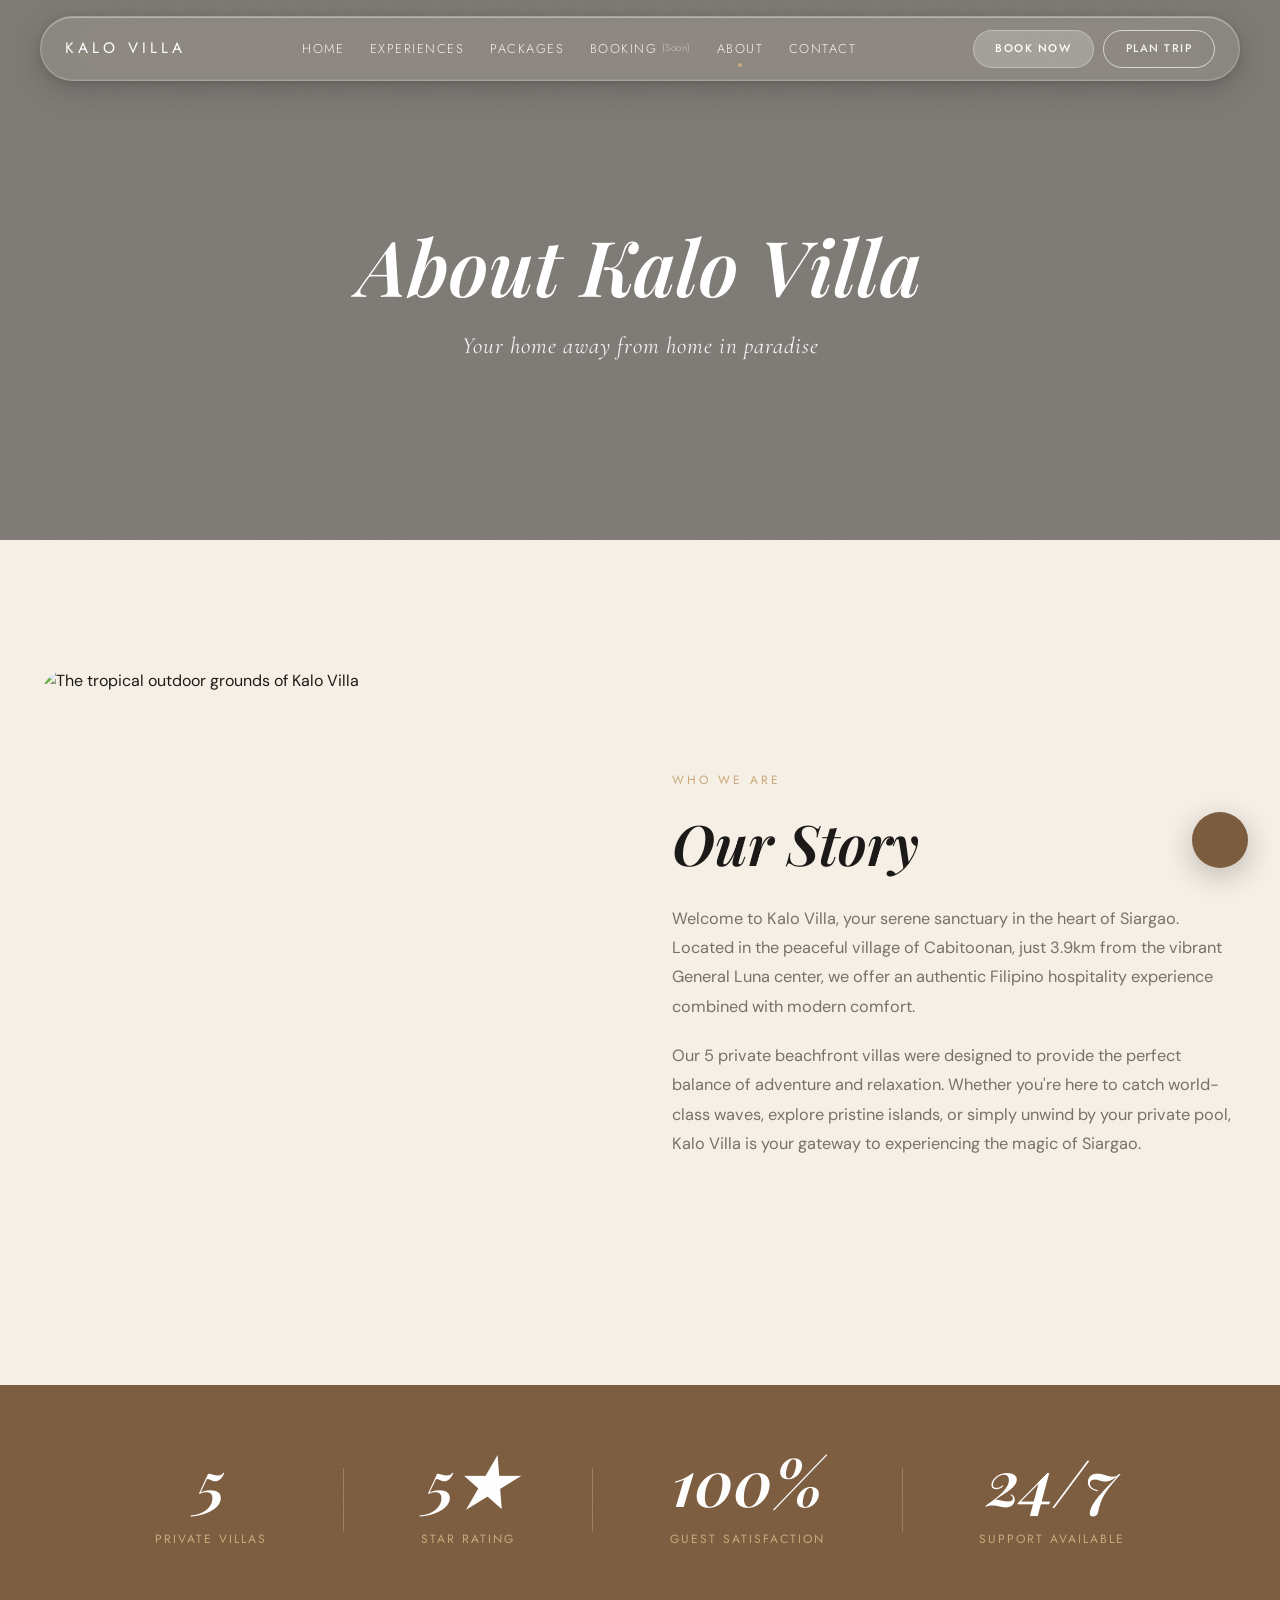
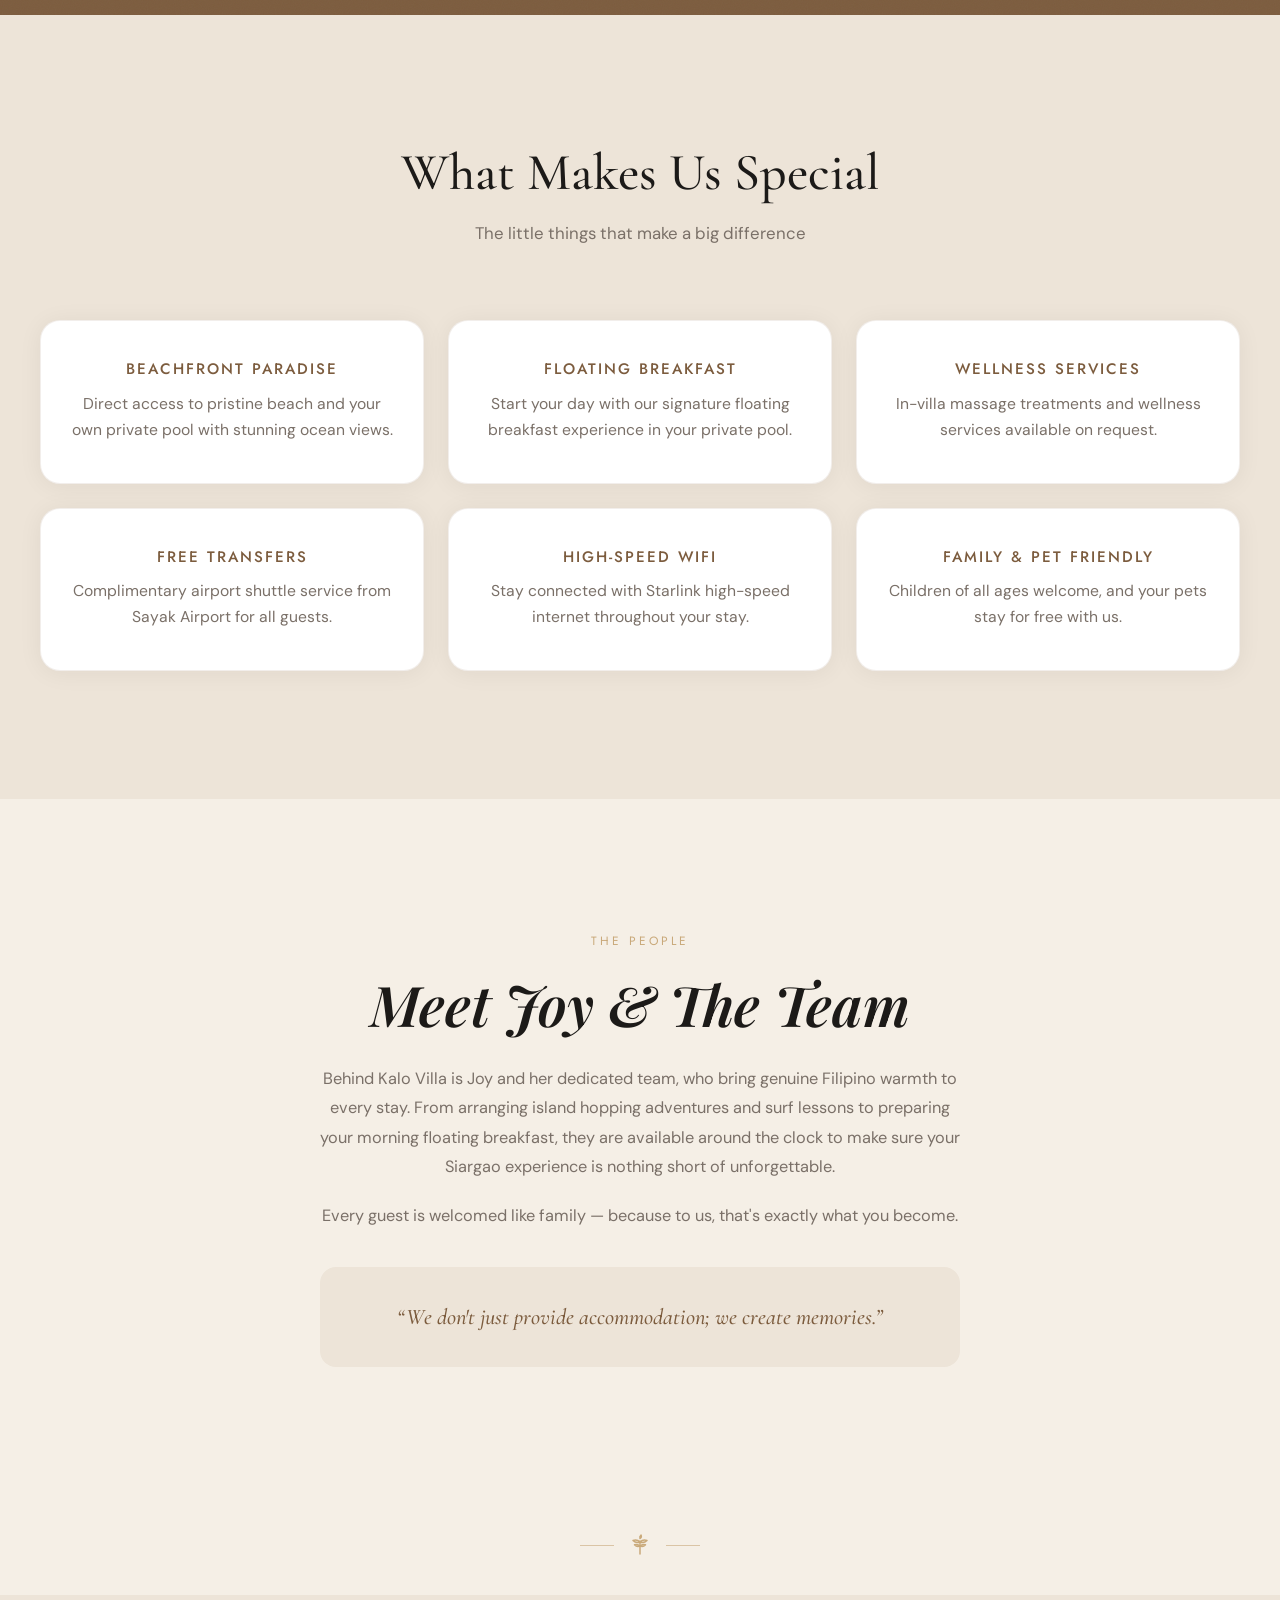
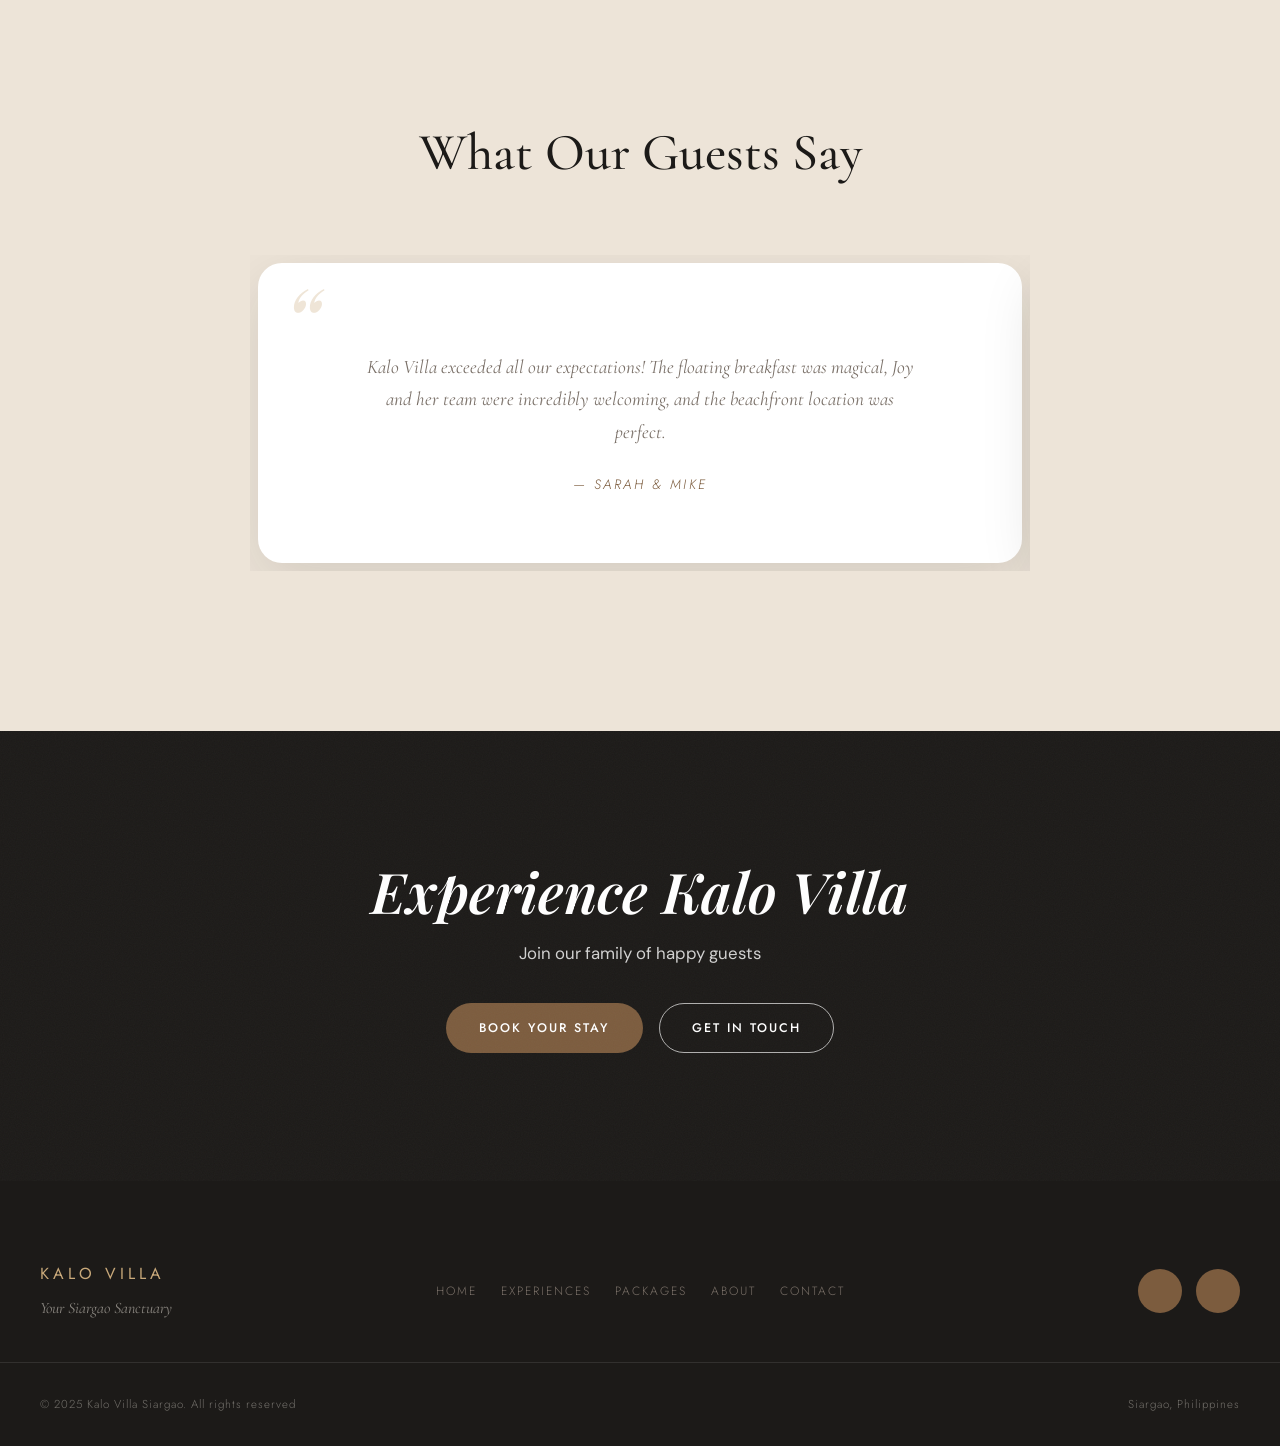
==== about.html @ d7c82c25 "Initial commit" ====
<!DOCTYPE html>
<html lang="en">
<head>
  <meta charset="UTF-8">
  <meta name="viewport" content="width=device-width, initial-scale=1.0">
  <title>About — Kalo Villa Siargao</title>
  <meta name="description" content="The story of Kalo Villa Siargao — 5 private beachfront villas in Cabitoonan run by Joy and her team, blending authentic Filipino hospitality with modern comfort.">
  <link rel="preconnect" href="https://fonts.googleapis.com">
  <link rel="preconnect" href="https://fonts.gstatic.com" crossorigin>
  <link href="https://fonts.googleapis.com/css2?family=Playfair+Display:ital,wght@0,600;0,700;1,600;1,700&family=Cormorant+Garamond:ital,wght@0,300;0,400;0,500;0,600;1,400;1,500&family=DM+Sans:wght@300;400;500&family=Jost:wght@300;400;500&display=swap" rel="stylesheet">
  <link rel="stylesheet" href="styles.css">
</head>
<body>

  <a class="skip-link" href="#main">Skip to content</a>

  <!-- ================= HEADER ================= -->
  <header class="site-header site-header--solid">
    <div class="nav-pill">
      <a href="index.html" class="wordmark">KALO VILLA</a>
      <nav class="nav-links" aria-label="Primary navigation">
        <a href="index.html">Home</a>
        <a href="experiences.html">Experiences</a>
        <a href="packages.html">Packages</a>
        <a href="booking.html">Booking <span class="soon">(Soon)</span></a>
        <a href="about.html" class="active" aria-current="page">About</a>
        <a href="contact.html">Contact</a>
      </nav>
      <div class="nav-actions">
        <a href="https://www.airbnb.com/p/kalovillasiargao" target="_blank" rel="noopener noreferrer" class="btn btn--clay btn--small">Book Now</a>
        <a href="contact.html" class="btn btn--outline btn--small">Plan Trip</a>
      </div>
      <button class="hamburger" aria-label="Open menu" aria-expanded="false" aria-controls="mobile-nav">
        <span></span><span></span><span></span>
      </button>
    </div>
  </header>

  <!-- ================= MOBILE NAV OVERLAY ================= -->
  <div class="mobile-nav" id="mobile-nav" aria-hidden="true">
    <nav class="mobile-nav-links" aria-label="Mobile navigation">
      <a href="index.html">Home</a>
      <a href="experiences.html">Experiences</a>
      <a href="packages.html">Packages</a>
      <a href="booking.html">Booking <span class="soon">(Soon)</span></a>
      <a href="about.html" class="active" aria-current="page">About</a>
      <a href="contact.html">Contact</a>
    </nav>
    <a href="https://www.airbnb.com/p/kalovillasiargao" target="_blank" rel="noopener noreferrer" class="btn mobile-nav-cta">Book Now</a>
    <div class="mobile-nav-social">
      <a href="https://www.facebook.com/p/Kalo-Villa-Siargao-61559021537174/" target="_blank" rel="noopener noreferrer" aria-label="Facebook"><i data-lucide="facebook"></i></a>
      <a href="https://www.instagram.com/kalovillasiargao" target="_blank" rel="noopener noreferrer" aria-label="Instagram"><i data-lucide="instagram"></i></a>
    </div>
  </div>

  <main id="main">

    <!-- ================= PAGE HERO ================= -->
    <section class="page-hero grain">
      <div class="page-hero-bg" style="background-image: url('KALO%20VILLA%20PICTURES/from%20Andra%20Visuals/Hi%20Res%20Photos/01%20-%20Interiors%20%26%20Exteriors/Kalo%20Exterior%204%20%28twilight%29.jpg');"></div>
      <div class="page-hero-content">
        <h1>About Kalo Villa</h1>
        <p>Your home away from home in paradise</p>
      </div>
    </section>

    <!-- ================= OUR STORY ================= -->
    <section class="section bg-cream">
      <div class="container">
        <div class="story-grid">
          <div class="story-photo" data-reveal>
            <img src="KALO%20VILLA%20PICTURES/6.%20Outdoor/Foto%2028.05.25,%2006%2009%2052.jpg" alt="The tropical outdoor grounds of Kalo Villa" loading="lazy">
          </div>
          <div class="story-text" data-reveal-right>
            <span class="eyebrow">Who We Are</span>
            <h2 class="section-title" data-words>Our Story</h2>
            <p>Welcome to Kalo Villa, your serene sanctuary in the heart of Siargao. Located in the peaceful village of Cabitoonan, just 3.9km from the vibrant General Luna center, we offer an authentic Filipino hospitality experience combined with modern comfort.</p>
            <p>Our 5 private beachfront villas were designed to provide the perfect balance of adventure and relaxation. Whether you're here to catch world-class waves, explore pristine islands, or simply unwind by your private pool, Kalo Villa is your gateway to experiencing the magic of Siargao.</p>
          </div>
        </div>
      </div>
    </section>

    <!-- ================= STATS BAR ================= -->
    <section class="stats-bar grain">
      <div class="stats-row">
        <div class="stat-item">
          <span class="stat-number" data-count="5">5</span>
          <span class="stat-label">Private Villas</span>
        </div>
        <div class="stat-sep" aria-hidden="true"></div>
        <div class="stat-item">
          <span class="stat-number" data-count="5" data-suffix="&#9733;">5&#9733;</span>
          <span class="stat-label">Star Rating</span>
        </div>
        <div class="stat-sep" aria-hidden="true"></div>
        <div class="stat-item">
          <span class="stat-number" data-count="100" data-suffix="%">100%</span>
          <span class="stat-label">Guest Satisfaction</span>
        </div>
        <div class="stat-sep" aria-hidden="true"></div>
        <div class="stat-item">
          <span class="stat-number" data-count="24" data-suffix="/7">24/7</span>
          <span class="stat-label">Support Available</span>
        </div>
      </div>
    </section>

    <!-- ================= WHAT MAKES US SPECIAL ================= -->
    <section class="section bg-linen">
      <div class="container">
        <div class="section-head" data-reveal>
          <h2 class="section-title section-title--serif" data-words>What Makes Us Special</h2>
          <p class="lead">The little things that make a big difference</p>
        </div>

        <div class="special-grid" data-reveal-group>
          <article class="special-card">
            <i data-lucide="waves"></i>
            <h3>Beachfront Paradise</h3>
            <p>Direct access to pristine beach and your own private pool with stunning ocean views.</p>
          </article>
          <article class="special-card">
            <i data-lucide="coffee"></i>
            <h3>Floating Breakfast</h3>
            <p>Start your day with our signature floating breakfast experience in your private pool.</p>
          </article>
          <article class="special-card">
            <i data-lucide="sparkles"></i>
            <h3>Wellness Services</h3>
            <p>In-villa massage treatments and wellness services available on request.</p>
          </article>
          <article class="special-card">
            <i data-lucide="car-front"></i>
            <h3>Free Transfers</h3>
            <p>Complimentary airport shuttle service from Sayak Airport for all guests.</p>
          </article>
          <article class="special-card">
            <i data-lucide="wifi"></i>
            <h3>High-Speed WiFi</h3>
            <p>Stay connected with Starlink high-speed internet throughout your stay.</p>
          </article>
          <article class="special-card">
            <i data-lucide="users"></i>
            <h3>Family &amp; Pet Friendly</h3>
            <p>Children of all ages welcome, and your pets stay for free with us.</p>
          </article>
        </div>
      </div>
    </section>

    <!-- ================= MEET THE TEAM ================= -->
    <section class="section bg-cream team-section">
      <div class="container" data-reveal>
        <span class="eyebrow">The People</span>
        <h2 class="section-title" data-words>Meet Joy &amp; The Team</h2>
        <p>Behind Kalo Villa is Joy and her dedicated team, who bring genuine Filipino warmth to every stay. From arranging island hopping adventures and surf lessons to preparing your morning floating breakfast, they are available around the clock to make sure your Siargao experience is nothing short of unforgettable.</p>
        <p>Every guest is welcomed like family — because to us, that's exactly what you become.</p>
        <div class="team-quote">
          <p>&ldquo;We don't just provide accommodation; we create memories.&rdquo;</p>
        </div>
      </div>
    </section>

    <div class="palm-divider" aria-hidden="true">
      <svg viewBox="0 0 24 24" fill="none" stroke="currentColor" stroke-width="1.5" stroke-linecap="round" stroke-linejoin="round"><path d="M12 21V8"/><path d="M12 9C10 7 7.5 6.5 5 7.5 7 9.5 9.5 10 12 9Z"/><path d="M12 9C14 7 16.5 6.5 19 7.5 17 9.5 14.5 10 12 9Z"/><path d="M12 13C10.5 11.5 8.5 11 6.5 11.8 8 13.4 10 13.8 12 13Z"/><path d="M12 13C13.5 11.5 15.5 11 17.5 11.8 16 13.4 14 13.8 12 13Z"/><path d="M12 5.5C11.5 4 12 2.8 13 2 13.6 3.3 13.3 4.7 12 5.5Z"/></svg>
    </div>

    <!-- ================= TESTIMONIALS ================= -->
    <section class="section bg-linen">
      <div class="container">
        <div class="section-head" data-reveal>
          <h2 class="section-title section-title--serif" data-words>What Our Guests Say</h2>
        </div>

        <div class="carousel" data-reveal>
          <div class="carousel-viewport">
            <div class="carousel-track">
              <div class="carousel-slide">
                <div class="tcard">
                  <span class="tcard-mark" aria-hidden="true">&ldquo;</span>
                  <div class="star-row" aria-label="5 star rating">
                    <i data-lucide="star"></i><i data-lucide="star"></i><i data-lucide="star"></i><i data-lucide="star"></i><i data-lucide="star"></i>
                  </div>
                  <blockquote class="tcard-quote">Kalo Villa exceeded all our expectations! The floating breakfast was magical, Joy and her team were incredibly welcoming, and the beachfront location was perfect.</blockquote>
                  <cite class="tcard-author">&mdash; Sarah &amp; Mike</cite>
                </div>
              </div>
              <div class="carousel-slide">
                <div class="tcard">
                  <span class="tcard-mark" aria-hidden="true">&ldquo;</span>
                  <div class="star-row" aria-label="5 star rating">
                    <i data-lucide="star"></i><i data-lucide="star"></i><i data-lucide="star"></i><i data-lucide="star"></i><i data-lucide="star"></i>
                  </div>
                  <blockquote class="tcard-quote">The villa design was stunning with authentic Filipino touches. Having direct pool access made every morning special. The island hopping tour they arranged was unforgettable!</blockquote>
                  <cite class="tcard-author">&mdash; Emma &amp; James</cite>
                </div>
              </div>
              <div class="carousel-slide">
                <div class="tcard">
                  <span class="tcard-mark" aria-hidden="true">&ldquo;</span>
                  <div class="star-row" aria-label="5 star rating">
                    <i data-lucide="star"></i><i data-lucide="star"></i><i data-lucide="star"></i><i data-lucide="star"></i><i data-lucide="star"></i>
                  </div>
                  <blockquote class="tcard-quote">Joy and her team made us feel like family from day one. The villa was spotless, the location was perfect for both relaxation and adventure. Highly recommended!</blockquote>
                  <cite class="tcard-author">&mdash; Lisa &amp; David</cite>
                </div>
              </div>
            </div>
          </div>
          <div class="carousel-dots" role="tablist" aria-label="Testimonial navigation"></div>
        </div>
      </div>
    </section>

    <!-- ================= CTA ================= -->
    <section class="section cta-band bg-ink grain">
      <div class="container" data-reveal>
        <h2 class="section-title" data-words>Experience Kalo Villa</h2>
        <p>Join our family of happy guests</p>
        <div class="cta-band-actions">
          <a href="https://www.airbnb.com/p/kalovillasiargao" target="_blank" rel="noopener noreferrer" class="btn btn--clay">Book Your Stay</a>
          <a href="contact.html" class="btn btn--ghost">Get in Touch</a>
        </div>
      </div>
    </section>

  </main>

  <!-- ================= FOOTER ================= -->
  <footer class="site-footer">
    <div class="container footer-grid">
      <div class="footer-brand">
        <span class="wordmark-footer">KALO VILLA</span>
        <p>Your Siargao Sanctuary</p>
      </div>
      <nav class="footer-nav" aria-label="Footer navigation">
        <a href="index.html">Home</a>
        <a href="experiences.html">Experiences</a>
        <a href="packages.html">Packages</a>
        <a href="about.html">About</a>
        <a href="contact.html">Contact</a>
      </nav>
      <div class="footer-social">
        <a href="https://www.facebook.com/p/Kalo-Villa-Siargao-61559021537174/" target="_blank" rel="noopener noreferrer" aria-label="Facebook"><i data-lucide="facebook"></i></a>
        <a href="https://www.instagram.com/kalovillasiargao" target="_blank" rel="noopener noreferrer" aria-label="Instagram"><i data-lucide="instagram"></i></a>
      </div>
    </div>
    <div class="container footer-bottom">
      <span>&copy; 2025 Kalo Villa Siargao. All rights reserved</span>
      <span>Siargao, Philippines</span>
    </div>
  </footer>

  <!-- ================= FLOATING ACTION BUTTON ================= -->
  <div class="fab">
    <div class="fab-actions">
      <a href="https://wa.me/639176223916" target="_blank" rel="noopener noreferrer" class="fab-sub fab-sub--whatsapp" aria-label="Chat on WhatsApp">
        <span class="fab-label">WhatsApp</span>
        <span class="fab-icon"><i data-lucide="message-circle"></i></span>
      </a>
      <a href="mailto:kalovillasiargao@gmail.com" class="fab-sub fab-sub--email" aria-label="Send an email">
        <span class="fab-label">Email</span>
        <span class="fab-icon"><i data-lucide="mail"></i></span>
      </a>
      <a href="tel:+639176223916" class="fab-sub fab-sub--phone" aria-label="Call us">
        <span class="fab-label">Call</span>
        <span class="fab-icon"><i data-lucide="phone"></i></span>
      </a>
    </div>
    <button class="fab-main" aria-label="Contact options" aria-expanded="false">
      <i data-lucide="plus"></i>
    </button>
  </div>

  <script src="https://cdnjs.cloudflare.com/ajax/libs/gsap/3.12.5/gsap.min.js"></script>
  <script src="https://cdnjs.cloudflare.com/ajax/libs/gsap/3.12.5/ScrollTrigger.min.js"></script>
  <script src="https://cdn.jsdelivr.net/npm/@studio-freight/lenis@1.0.42/dist/lenis.min.js"></script>
  <script src="https://unpkg.com/lucide@latest"></script>
  <script src="script.js"></script>
</body>
</html>
---- styles.css ----
/* ==========================================================================
   KALO VILLA SIARGAO — Unified Stylesheet
   Tropical boutique design system
   ==========================================================================
   TABLE OF CONTENTS
   01. Custom Properties
   02. Reset & Base
   03. Typography
   04. Layout Utilities
   05. Buttons
   06. Grain Texture
   07. Palm Divider
   08. Header / Navigation
   09. Mobile Nav Overlay
   10. Floating Action Button
   11. Footer
   12. Page Hero (sub-pages)
   13. HOME — Hero
   14. HOME — Identity Strip
   15. HOME — Experience Paradise
   16. HOME — Gallery Editorial
   17. HOME — Featured Package
   18. HOME — Testimonial
   19. HOME — Contact Strip
   20. EXPERIENCES — Horizontal Scroll
   21. EXPERIENCES — Activities
   22. PACKAGES — Premium Package
   23. PACKAGES — Booking Information
   24. PACKAGES — Nearby
   25. PACKAGES — FAQ
   26. ABOUT — Story
   27. ABOUT — Stats Bar
   28. ABOUT — What Makes Us Special
   29. ABOUT — Meet The Team
   30. ABOUT — Testimonials Carousel
   31. CTA Bands (ink / clay)
   32. CONTACT — Cards
   33. CONTACT — Location
   34. CONTACT — Instagram Carousel
   35. BOOKING — Coming Soon
   36. Accessibility
   37. Responsive — 1280px
   38. Responsive — 1050px
   39. Responsive — 768px
   40. Responsive — 480px
   ========================================================================== */

/* --------------------------------------------------------------------------
   01. Custom Properties
   -------------------------------------------------------------------------- */
:root {
  --clay:        #7C5C3E;
  --sand:        #C9A97A;
  --cream:       #F5EFE6;
  --linen:       #EDE4D8;
  --fog:         rgba(245, 239, 230, 0.72);
  --ink:         #1C1A18;
  --muted:       #7A7068;
  --white:       #FFFFFF;

  --font-display: 'Playfair Display', serif;
  --font-serif:   'Cormorant Garamond', serif;
  --font-body:    'DM Sans', sans-serif;
  --font-accent:  'Jost', sans-serif;

  --section-pad: clamp(5rem, 10vw, 8rem);
  --container: 1280px;

  --card-border: rgba(124, 92, 62, 0.1);
  --card-shadow: 0 2px 24px rgba(28, 26, 24, 0.06);

  --radius-lg: 2rem;
  --radius-md: 1.5rem;
  --radius-sm: 1.25rem;

  --ease-out: cubic-bezier(0.22, 1, 0.36, 1);
}

/* --------------------------------------------------------------------------
   02. Reset & Base
   -------------------------------------------------------------------------- */
*,
*::before,
*::after {
  margin: 0;
  padding: 0;
  box-sizing: border-box;
}

html {
  scroll-behavior: auto;
  -webkit-text-size-adjust: 100%;
  overflow-x: hidden;
  max-width: 100%;
}

html.lenis,
html.lenis body {
  height: auto;
}

.lenis.lenis-smooth {
  scroll-behavior: auto !important;
}

.lenis.lenis-stopped {
  overflow: hidden;
}

body {
  font-family: var(--font-body);
  font-weight: 400;
  font-size: 1rem;
  line-height: 1.65;
  color: var(--ink);
  background-color: var(--cream);
  overflow-x: hidden;
  max-width: 100%;
  -webkit-font-smoothing: antialiased;
  -moz-osx-font-smoothing: grayscale;
}

img,
video {
  display: block;
  max-width: 100%;
  height: auto;
}

a {
  color: inherit;
  text-decoration: none;
}

button {
  font-family: inherit;
  border: none;
  background: none;
  cursor: pointer;
  color: inherit;
}

ul,
ol {
  list-style: none;
}

a,
button,
input,
select,
textarea,
[role="button"],
summary {
  cursor: pointer;
}

::selection {
  background: var(--sand);
  color: var(--ink);
}

/* --------------------------------------------------------------------------
   03. Typography
   -------------------------------------------------------------------------- */
h1, h2, h3, h4 {
  font-weight: 600;
  line-height: 1.15;
}

.display {
  font-family: var(--font-display);
  font-style: italic;
  font-weight: 600;
}

.eyebrow {
  display: inline-block;
  font-family: var(--font-accent);
  font-weight: 400;
  font-size: 0.75rem;
  letter-spacing: 3px;
  text-transform: uppercase;
  color: var(--sand);
  margin-bottom: 1.25rem;
}

.section-title {
  font-family: var(--font-display);
  font-style: italic;
  font-weight: 600;
  font-size: clamp(2.2rem, 4.5vw, 3.5rem);
  line-height: 1.15;
  color: var(--ink);
}

.section-title--serif {
  font-family: var(--font-serif);
  font-style: normal;
  font-weight: 500;
  font-size: clamp(2.2rem, 4.5vw, 3.25rem);
}

.lead {
  font-size: 1.05rem;
  color: var(--muted);
  line-height: 1.75;
}

/* Word-reveal scaffolding — JS wraps words in .word > .word-inner */
.word {
  display: inline-block;
  overflow: hidden;
  vertical-align: bottom;
  padding-bottom: 0.08em;
  margin-bottom: -0.08em;
}

.word-inner {
  display: inline-block;
  will-change: transform;
}

/* --------------------------------------------------------------------------
   04. Layout Utilities
   -------------------------------------------------------------------------- */
.container {
  width: 100%;
  max-width: var(--container);
  margin-inline: auto;
  padding-inline: clamp(1.25rem, 4vw, 2.5rem);
}

.section {
  position: relative;
  padding-block: var(--section-pad);
}

.bg-cream  { background-color: var(--cream); }
.bg-linen  { background-color: var(--linen); }
.bg-ink    { background-color: var(--ink); }
.bg-clay   { background-color: var(--clay); }

.section-head {
  text-align: center;
  max-width: 720px;
  margin: 0 auto clamp(3rem, 6vw, 4.5rem);
}

.section-head .lead {
  margin-top: 1rem;
}

/* --------------------------------------------------------------------------
   05. Buttons
   -------------------------------------------------------------------------- */
.btn {
  display: inline-flex;
  align-items: center;
  justify-content: center;
  gap: 0.6rem;
  min-height: 44px;
  padding: 0.85rem 2rem;
  font-family: var(--font-accent);
  font-weight: 500;
  font-size: 0.78rem;
  letter-spacing: 2px;
  text-transform: uppercase;
  border-radius: 100px;
  border: 1px solid transparent;
  cursor: pointer;
  transition: background-color 0.35s var(--ease-out),
              color 0.35s var(--ease-out),
              border-color 0.35s var(--ease-out),
              transform 0.35s var(--ease-out),
              box-shadow 0.35s var(--ease-out);
}

.btn:hover {
  transform: translateY(-2px);
}

.btn:active {
  transform: translateY(0);
}

.btn--clay {
  background: var(--clay);
  color: var(--white);
}

.btn--clay:hover {
  background: #6a4e34;
  box-shadow: 0 8px 24px rgba(124, 92, 62, 0.3);
}

.btn--outline {
  background: transparent;
  color: var(--clay);
  border-color: var(--clay);
}

.btn--outline:hover {
  background: var(--clay);
  color: var(--white);
}

.btn--ghost {
  background: transparent;
  color: var(--white);
  border-color: rgba(255, 255, 255, 0.65);
}

.btn--ghost:hover {
  background: rgba(255, 255, 255, 0.12);
  border-color: var(--white);
}

.btn--white {
  background: var(--white);
  color: var(--clay);
}

.btn--white:hover {
  background: var(--cream);
  box-shadow: 0 8px 24px rgba(28, 26, 24, 0.2);
}

.btn--small {
  min-height: 38px;
  padding: 0.5rem 1.35rem;
  font-size: 0.7rem;
  letter-spacing: 1.5px;
}

.btn--full {
  width: 100%;
}

.text-link {
  display: inline-flex;
  align-items: center;
  gap: 0.5rem;
  font-family: var(--font-accent);
  font-weight: 500;
  font-size: 0.8rem;
  letter-spacing: 2px;
  text-transform: uppercase;
  color: var(--clay);
  padding: 0.5rem 0;
  min-height: 44px;
  transition: gap 0.3s var(--ease-out), color 0.3s var(--ease-out);
}

.text-link:hover {
  gap: 0.85rem;
  color: var(--clay);
  opacity: 0.8;
}

/* --------------------------------------------------------------------------
   06. Grain Texture
   -------------------------------------------------------------------------- */
.grain {
  position: relative;
}

.grain::after {
  content: "";
  position: absolute;
  inset: 0;
  z-index: 3;
  pointer-events: none;
  opacity: 0.04;
  background-image: url("data:image/svg+xml,%3Csvg xmlns='http://www.w3.org/2000/svg' width='220' height='220'%3E%3Cfilter id='n'%3E%3CfeTurbulence type='fractalNoise' baseFrequency='0.85' numOctaves='2' stitchTiles='stitch'/%3E%3C/filter%3E%3Crect width='100%25' height='100%25' filter='url(%23n)'/%3E%3C/svg%3E");
}

/* --------------------------------------------------------------------------
   07. Palm Divider
   -------------------------------------------------------------------------- */
.palm-divider {
  display: flex;
  align-items: center;
  justify-content: center;
  gap: 0.85rem;
  width: 120px;
  margin: 0 auto;
  padding-block: clamp(1.5rem, 3vw, 2.5rem);
  color: var(--sand);
}

.palm-divider::before,
.palm-divider::after {
  content: "";
  flex: 1;
  height: 1px;
  background: var(--sand);
  opacity: 0.6;
}

.palm-divider svg {
  width: 24px;
  height: 24px;
  flex-shrink: 0;
}

/* --------------------------------------------------------------------------
   08. Header / Navigation
   -------------------------------------------------------------------------- */
.site-header {
  position: fixed;
  top: 1rem;
  left: 0;
  right: 0;
  width: min(1200px, 94%);
  margin-left: auto;
  margin-right: auto;
  z-index: 1000;
  pointer-events: none;
  transition: transform 0.4s cubic-bezier(0.16, 1, 0.3, 1),
              border-color 0.4s ease !important;
}

/* Smart navbar — hidden while scrolling down, shown on scroll up */
.site-header.nav-hidden {
  transform: translateY(calc(-100% - 1.5rem));
}

/* While the mobile overlay is open, the pill stays visible above it */
.site-header.nav-open {
  z-index: 10000;
}

/* Apple liquid glass pill — strong blur + saturation boost, barely-there
   white fill, specular top-edge highlight, and a soft outer lift shadow.
   Scroll states only shift the tint; text/icon colors swap separately. */

/* ─── OVER DARK BACKGROUNDS (hero video, default state) ─── */
.nav-pill {
  pointer-events: auto;
  display: flex;
  align-items: center;
  justify-content: space-between;
  gap: 1.5rem;
  max-width: 1200px;
  margin-inline: auto;
  padding: 0.6rem 1.5rem;
  border-radius: 100px;
  background: rgba(255, 255, 255, 0.08);
  backdrop-filter: blur(40px) saturate(180%) brightness(1.05);
  -webkit-backdrop-filter: blur(40px) saturate(180%) brightness(1.05);
  border: 1px solid rgba(255, 255, 255, 0.22);
  box-shadow:
      inset 0 1px 0 rgba(255, 255, 255, 0.35),   /* specular top edge */
      inset 0 -1px 0 rgba(255, 255, 255, 0.08),  /* subtle bottom edge */
      0 8px 32px rgba(0, 0, 0, 0.18),            /* outer lift shadow */
      0 2px 8px rgba(0, 0, 0, 0.12);             /* close shadow */
  transition:
      background 0.5s ease,
      backdrop-filter 0.5s ease,
      border-color 0.5s ease,
      box-shadow 0.5s ease;
}

/* ─── OVER LIGHT BACKGROUNDS (cream/linen sections) ─── */
.site-header.is-scrolled .nav-pill {
  background: rgba(245, 239, 230, 0.45);
  backdrop-filter: blur(40px) saturate(160%) brightness(1.08);
  -webkit-backdrop-filter: blur(40px) saturate(160%) brightness(1.08);
  border: 1px solid rgba(255, 255, 255, 0.55);
  box-shadow:
      inset 0 1px 0 rgba(255, 255, 255, 0.7),    /* stronger specular on light */
      inset 0 -1px 0 rgba(124, 92, 62, 0.06),
      0 8px 32px rgba(0, 0, 0, 0.08),
      0 2px 8px rgba(0, 0, 0, 0.05);
}

/* ─── MENU OPEN STATE ─── */
.site-header.nav-open .nav-pill {
  background: rgba(255, 255, 255, 0.08);
  backdrop-filter: blur(40px) saturate(180%) brightness(1.05);
  -webkit-backdrop-filter: blur(40px) saturate(180%) brightness(1.05);
  border: 1px solid rgba(255, 255, 255, 0.22);
  box-shadow:
      inset 0 1px 0 rgba(255, 255, 255, 0.35),
      0 8px 32px rgba(0, 0, 0, 0.18);
}

.wordmark {
  font-family: var(--font-accent);
  font-weight: 400;
  font-size: 0.95rem;
  letter-spacing: 4px;
  color: var(--white);
  white-space: nowrap;
  display: inline-flex;
  align-items: center;
  min-height: 44px;
  transition: color 0.4s var(--ease-out);
}

/* Over light content (past the hero) — dark text */
.site-header.is-scrolled .wordmark {
  color: var(--ink);
}

.nav-links {
  display: flex;
  align-items: center;
  gap: clamp(1rem, 2vw, 1.75rem);
}

.nav-links a {
  position: relative;
  display: inline-flex;
  align-items: center;
  min-height: 44px;
  font-family: var(--font-accent);
  font-weight: 300;
  font-size: 0.8rem;
  letter-spacing: 1.5px;
  text-transform: uppercase;
  color: rgba(255, 255, 255, 0.9);
  transition: color 0.4s var(--ease-out), opacity 0.3s var(--ease-out);
}

.nav-links a .soon {
  font-size: 0.62rem;
  opacity: 0.6;
  margin-left: 0.3rem;
  text-transform: none;
  letter-spacing: 0.5px;
}

.site-header.is-scrolled .nav-links a {
  color: var(--clay);
}

.nav-links a:hover {
  opacity: 0.65;
}

/* Active link — small dot indicator, not a color change */
.nav-links a.active::after {
  content: "";
  position: absolute;
  bottom: 4px;
  left: 50%;
  transform: translateX(-50%);
  width: 4px;
  height: 4px;
  border-radius: 50%;
  background: var(--sand);
}

.site-header.is-scrolled .nav-links a.active::after {
  background: var(--clay);
}

.nav-actions {
  display: flex;
  align-items: center;
  gap: 0.6rem;
}

.nav-actions .btn--outline {
  color: rgba(255, 255, 255, 0.9);
  border-color: rgba(255, 255, 255, 0.65);
}

.nav-actions .btn--outline:hover {
  background: rgba(255, 255, 255, 0.12);
  color: var(--white);
}

.site-header.is-scrolled .nav-actions .btn--outline {
  color: var(--clay);
  border-color: var(--clay);
}

.site-header.is-scrolled .nav-actions .btn--outline:hover {
  background: var(--clay);
  color: var(--white);
}

/* Book Now button — glass chip over dark, solid clay once scrolled */
.nav-actions .btn--clay {
  background: rgba(255, 255, 255, 0.2);
  color: var(--white);
  border: 1px solid rgba(255, 255, 255, 0.3);
}

.nav-actions .btn--clay:hover {
  background: rgba(255, 255, 255, 0.32);
  box-shadow: none;
}

.site-header.is-scrolled .nav-actions .btn--clay {
  background: var(--clay);
  color: var(--white);
  border-color: var(--clay);
}

.site-header.is-scrolled .nav-actions .btn--clay:hover {
  background: #6a4e34;
}

/* Hamburger */
.hamburger {
  display: none;
  position: relative;
  width: 44px;
  height: 44px;
  flex-shrink: 0;
  z-index: 10000;
}

.hamburger span {
  position: absolute;
  left: 50%;
  width: 22px;
  height: 1.5px;
  background: var(--white);
  border-radius: 2px;
  transform: translateX(-50%);
  transition: transform 0.4s var(--ease-out),
              opacity 0.3s var(--ease-out),
              background-color 0.4s var(--ease-out),
              top 0.4s var(--ease-out);
}

.hamburger span:nth-child(1) { top: 15px; }
.hamburger span:nth-child(2) { top: 21px; }
.hamburger span:nth-child(3) { top: 27px; }

.site-header.is-scrolled .hamburger span {
  background: var(--ink);
}

/* While the dark overlay is open, icon and wordmark stay white */
.site-header .hamburger.is-open span {
  background: var(--white);
}

.site-header.nav-open .wordmark {
  color: var(--white);
}

.hamburger.is-open span:nth-child(1) {
  top: 21px;
  transform: translateX(-50%) rotate(45deg);
}

.hamburger.is-open span:nth-child(2) {
  opacity: 0;
}

.hamburger.is-open span:nth-child(3) {
  top: 21px;
  transform: translateX(-50%) rotate(-45deg);
}

/* --------------------------------------------------------------------------
   09. Mobile Nav Overlay
   -------------------------------------------------------------------------- */
.mobile-nav {
  position: fixed;
  top: 0;
  left: 0;
  width: 100vw;
  height: 100vh;
  z-index: 9999;
  background: rgba(28, 26, 24, 0.97);
  display: flex;
  flex-direction: column;
  align-items: center;
  justify-content: center;
  gap: 0;
  padding: 5.5rem 1.5rem 2.5rem;
  opacity: 0;
  visibility: hidden;
  pointer-events: none;
}

.mobile-nav.is-open {
  pointer-events: auto;
}

.mobile-nav-links {
  display: flex;
  flex-direction: column;
  align-items: center;
  text-align: center;
}

.mobile-nav-links a {
  font-family: var(--font-serif);
  font-style: italic;
  font-weight: 400;
  font-size: 2.6rem;
  line-height: 1.2;
  padding: 0.7rem 0;
  color: var(--white);
  transition: color 0.3s var(--ease-out);
}

.mobile-nav-links a:hover,
.mobile-nav-links a.active {
  color: var(--sand);
}

.mobile-nav-links a .soon {
  font-size: 1rem;
  vertical-align: super;
  opacity: 0.55;
}

.mobile-nav-cta {
  width: 80%;
  max-width: 300px;
  height: 52px;
  min-height: 52px;
  border-radius: 2rem;
  background: var(--clay);
  color: var(--white);
  font-family: var(--font-accent);
  font-weight: 500;
  letter-spacing: 2px;
  margin-top: 2.5rem;
}

.mobile-nav-social {
  display: flex;
  gap: 1.5rem;
  margin-top: 2rem;
}

.mobile-nav-social a {
  display: inline-flex;
  align-items: center;
  justify-content: center;
  width: 44px;
  height: 44px;
  color: var(--sand);
  transition: color 0.3s var(--ease-out), transform 0.3s var(--ease-out);
}

.mobile-nav-social a:hover {
  color: var(--white);
  transform: translateY(-2px);
}

.mobile-nav-social svg {
  width: 28px;
  height: 28px;
}

/* --------------------------------------------------------------------------
   10. Floating Action Button
   -------------------------------------------------------------------------- */
.fab {
  position: fixed;
  bottom: 2rem;
  right: 2rem;
  z-index: 500;
  display: flex;
  flex-direction: column;
  align-items: flex-end;
  gap: 0.75rem;
}

.fab-main {
  display: inline-flex;
  align-items: center;
  justify-content: center;
  width: 56px;
  height: 56px;
  border-radius: 50%;
  background: var(--clay);
  color: var(--white);
  box-shadow: 0 8px 28px rgba(28, 26, 24, 0.25);
  transition: background-color 0.3s var(--ease-out), transform 0.3s var(--ease-out);
}

.fab-main:hover {
  background: #6a4e34;
  transform: scale(1.05);
}

.fab-main svg {
  width: 24px;
  height: 24px;
  transition: transform 0.4s var(--ease-out);
}

.fab.is-open .fab-main svg {
  transform: rotate(45deg);
}

.fab-actions {
  display: flex;
  flex-direction: column;
  align-items: flex-end;
  gap: 0.75rem;
  pointer-events: none;
}

.fab.is-open .fab-actions {
  pointer-events: auto;
}

.fab-sub {
  display: inline-flex;
  align-items: center;
  gap: 0.75rem;
  opacity: 0;
  transform: scale(0);
  transform-origin: bottom right;
}

.fab-label {
  font-family: var(--font-accent);
  font-weight: 400;
  font-size: 0.75rem;
  letter-spacing: 1px;
  color: var(--ink);
  background: var(--white);
  padding: 0.35rem 0.85rem;
  border-radius: 100px;
  box-shadow: var(--card-shadow);
  border: 1px solid var(--card-border);
  white-space: nowrap;
}

.fab-icon {
  display: inline-flex;
  align-items: center;
  justify-content: center;
  width: 44px;
  height: 44px;
  border-radius: 50%;
  color: var(--white);
  box-shadow: 0 6px 20px rgba(28, 26, 24, 0.22);
  transition: transform 0.3s var(--ease-out);
}

.fab-sub:hover .fab-icon {
  transform: scale(1.1);
}

.fab-icon svg {
  width: 20px;
  height: 20px;
}

.fab-sub--whatsapp .fab-icon { background: #25D366; }
.fab-sub--email .fab-icon    { background: var(--clay); }
.fab-sub--phone .fab-icon    { background: var(--sand); }

/* --------------------------------------------------------------------------
   11. Footer
   -------------------------------------------------------------------------- */
.site-footer {
  background: var(--ink);
  color: var(--muted);
  padding: clamp(3.5rem, 7vw, 5rem) 0 2rem;
}

.footer-grid {
  display: grid;
  grid-template-columns: 1fr auto 1fr;
  align-items: center;
  gap: 2rem;
  padding-bottom: 2.5rem;
}

.footer-brand .wordmark-footer {
  font-family: var(--font-accent);
  font-weight: 400;
  font-size: 1rem;
  letter-spacing: 4px;
  color: var(--sand);
  text-transform: uppercase;
}

.footer-brand p {
  margin-top: 0.5rem;
  font-family: var(--font-serif);
  font-style: italic;
  font-size: 1rem;
  color: rgba(245, 239, 230, 0.5);
}

.footer-nav {
  display: flex;
  flex-wrap: wrap;
  justify-content: center;
  gap: 1.5rem;
}

.footer-nav a {
  display: inline-flex;
  align-items: center;
  min-height: 44px;
  font-family: var(--font-accent);
  font-weight: 300;
  font-size: 0.75rem;
  letter-spacing: 2px;
  text-transform: uppercase;
  color: var(--muted);
  transition: color 0.3s var(--ease-out);
}

.footer-nav a:hover {
  color: var(--sand);
}

.footer-social {
  display: flex;
  justify-content: flex-end;
  gap: 0.85rem;
}

.footer-social a {
  display: inline-flex;
  align-items: center;
  justify-content: center;
  width: 44px;
  height: 44px;
  border-radius: 50%;
  background: var(--clay);
  color: var(--white);
  transition: background-color 0.3s var(--ease-out), transform 0.3s var(--ease-out);
}

.footer-social a:hover {
  background: var(--sand);
  transform: translateY(-3px);
}

.footer-social svg {
  width: 18px;
  height: 18px;
}

.footer-bottom {
  display: flex;
  align-items: center;
  justify-content: space-between;
  gap: 1rem;
  padding-top: 2rem;
  border-top: 1px solid rgba(245, 239, 230, 0.1);
  font-family: var(--font-accent);
  font-weight: 300;
  font-size: 0.72rem;
  letter-spacing: 1px;
  color: rgba(245, 239, 230, 0.4);
}

/* --------------------------------------------------------------------------
   12. Page Hero (sub-pages)
   -------------------------------------------------------------------------- */
.page-hero {
  position: relative;
  min-height: 60vh;
  display: flex;
  align-items: center;
  justify-content: center;
  text-align: center;
  overflow: hidden;
  padding: 8rem 1.5rem 5rem;
}

.page-hero-bg {
  position: absolute;
  inset: -12% 0;
  background-size: cover;
  background-position: center;
  z-index: 0;
  will-change: transform;
}

.page-hero::before {
  content: "";
  position: absolute;
  inset: 0;
  background: rgba(28, 26, 24, 0.55);
  z-index: 1;
}

.page-hero-content {
  position: relative;
  z-index: 4;
  max-width: 860px;
}

.page-hero h1 {
  font-family: var(--font-display);
  font-style: italic;
  font-weight: 600;
  font-size: clamp(3rem, 6vw, 6rem);
  line-height: 1.1;
  color: var(--white);
}

.page-hero p {
  margin-top: 1.25rem;
  font-family: var(--font-serif);
  font-style: italic;
  font-weight: 400;
  font-size: clamp(1.15rem, 2vw, 1.45rem);
  color: rgba(255, 255, 255, 0.9);
  letter-spacing: 1px;
}

/* --------------------------------------------------------------------------
   13. HOME — Hero
   -------------------------------------------------------------------------- */
.hero {
  position: relative;
  width: 100%;
  max-width: 100%;
  height: 100svh;
  min-height: 600px;
  display: flex;
  align-items: center;
  justify-content: center;
  overflow: hidden;
}

.hero-media {
  position: absolute;
  inset: 0;
  width: 100%;
  height: 100%;
  z-index: 0;
  will-change: transform;
}

.hero-video {
  position: absolute;
  inset: 0;
  width: 100%;
  height: 100%;
  object-fit: cover;
  object-position: center;
  display: block;
  z-index: 0;
}

.hero-overlay {
  position: absolute;
  inset: 0;
  background: rgba(0, 0, 0, 0.30);
  z-index: 1;
}

.hero-overlay-deep {
  position: absolute;
  inset: 0;
  background: linear-gradient(
    to top,
    rgba(0, 0, 0, 0.55) 0%,
    transparent 60%
  );
  z-index: 2;
}

.hero-content {
  position: relative;
  z-index: 3;
  display: flex;
  flex-direction: column;
  align-items: center;
  text-align: center;
  padding: 0 1.5rem;
}

.hero-logo {
  width: 100%;
  max-width: 380px;
  filter: brightness(0) invert(1);
  will-change: transform, filter, opacity;
}

.hero-tagline {
  margin-top: 1.75rem;
  font-family: var(--font-serif);
  font-style: italic;
  font-weight: 400;
  font-size: 1.6rem;
  letter-spacing: 3px;
  color: var(--white);
}

.hero-tagline .word {
  padding-bottom: 0.15em;
  margin-bottom: -0.15em;
}

.hero-actions {
  display: flex;
  gap: 1rem;
  margin-top: 2.5rem;
}

/* Liquid glass treatment — hero secondary CTA ("Explore Villa") only */
.hero .btn--ghost {
  background: rgba(255, 255, 255, 0.08);
  backdrop-filter: blur(40px) saturate(180%) brightness(1.05);
  -webkit-backdrop-filter: blur(40px) saturate(180%) brightness(1.05);
  border: 1px solid rgba(255, 255, 255, 0.22);
  box-shadow:
      inset 0 1px 0 rgba(255, 255, 255, 0.35),
      inset 0 -1px 0 rgba(255, 255, 255, 0.08),
      0 8px 32px rgba(0, 0, 0, 0.12),
      0 2px 8px rgba(0, 0, 0, 0.08);
  color: #FFFFFF;
  transition:
      background 0.3s ease,
      box-shadow 0.3s ease,
      border-color 0.3s ease,
      transform 0.35s var(--ease-out);
}

.hero .btn--ghost:hover {
  background: rgba(255, 255, 255, 0.16);
  border: 1px solid rgba(255, 255, 255, 0.35);
  box-shadow:
      inset 0 1px 0 rgba(255, 255, 255, 0.5),
      inset 0 -1px 0 rgba(255, 255, 255, 0.1),
      0 12px 40px rgba(0, 0, 0, 0.18),
      0 4px 12px rgba(0, 0, 0, 0.1);
  color: #FFFFFF;
}

.hero-scroll {
  position: absolute;
  bottom: 2rem;
  left: 50%;
  transform: translateX(-50%);
  z-index: 3;
  display: flex;
  flex-direction: column;
  align-items: center;
  gap: 0.5rem;
  color: rgba(255, 255, 255, 0.8);
}

.hero-scroll span {
  font-family: var(--font-accent);
  font-weight: 300;
  font-size: 0.62rem;
  letter-spacing: 3px;
  text-transform: uppercase;
}

.hero-scroll svg {
  width: 18px;
  height: 18px;
  animation: scroll-bounce 2s ease-in-out infinite;
}

@keyframes scroll-bounce {
  0%, 100% { transform: translateY(0);   opacity: 0.9; }
  50%      { transform: translateY(8px); opacity: 0.4; }
}

/* --------------------------------------------------------------------------
   14. HOME — Identity Strip
   -------------------------------------------------------------------------- */
.identity-strip {
  background: var(--linen);
  padding: 2.25rem 1.5rem;
}

.identity-row {
  display: flex;
  align-items: center;
  justify-content: center;
  gap: clamp(1.25rem, 3vw, 2.5rem);
  max-width: var(--container);
  margin-inline: auto;
}

.identity-item {
  font-family: var(--font-accent);
  font-weight: 300;
  font-size: 0.75rem;
  letter-spacing: 3px;
  text-transform: uppercase;
  color: var(--clay);
  text-align: center;
  white-space: nowrap;
}

.identity-sep {
  color: var(--sand);
  flex-shrink: 0;
}

.identity-sep svg {
  width: 18px;
  height: 18px;
  display: block;
}

/* --------------------------------------------------------------------------
   15. HOME — Experience Paradise
   -------------------------------------------------------------------------- */
.paradise-grid {
  display: grid;
  grid-template-columns: 1fr 1fr;
  align-items: center;
  gap: clamp(2.5rem, 5vw, 5rem);
}

.paradise-photo {
  position: relative;
  overflow: hidden;
  border-radius: 0 var(--radius-lg) var(--radius-lg) 0;
  will-change: clip-path;
}

.paradise-photo img {
  width: 100%;
  height: clamp(380px, 42vw, 600px);
  object-fit: cover;
  filter: sepia(0.12) brightness(1.05);
}

.paradise-text .section-title {
  margin-bottom: 1.5rem;
  font-size: clamp(2.2rem, 4vw, 3.5rem);
}

.paradise-text .lead {
  max-width: 480px;
  margin-bottom: 2.25rem;
}

.paradise-actions {
  display: flex;
  flex-wrap: wrap;
  gap: 1rem;
}

/* --------------------------------------------------------------------------
   16. HOME — Gallery Editorial
   -------------------------------------------------------------------------- */
.gallery-section {
  background: var(--ink);
}

.gallery-grid-wrap {
  display: grid;
  grid-template-columns: 30% 1fr;
  gap: clamp(2.5rem, 5vw, 4.5rem);
  align-items: start;
}

.gallery-editorial {
  position: sticky;
  top: 7rem;
}

.gallery-editorial .section-title {
  color: var(--white);
  margin-bottom: 1.5rem;
}

.gallery-editorial p {
  color: var(--fog);
  font-size: 1rem;
  line-height: 1.75;
  max-width: 320px;
}

.gallery-grid {
  display: grid;
  grid-template-columns: repeat(3, 1fr);
  grid-template-areas:
    "g1 g1 g2"
    "g3 g4 g2"
    "g3 g5 g6"
    "g7 g7 g6";
  grid-auto-rows: clamp(160px, 16vw, 230px);
  gap: 0.75rem;
}

.gallery-tile {
  position: relative;
  overflow: hidden;
  border-radius: 1rem;
  cursor: pointer;
}

.gallery-tile:nth-child(1) { grid-area: g1; }
.gallery-tile:nth-child(2) { grid-area: g2; }
.gallery-tile:nth-child(3) { grid-area: g3; }
.gallery-tile:nth-child(4) { grid-area: g4; }
.gallery-tile:nth-child(5) { grid-area: g5; }
.gallery-tile:nth-child(6) { grid-area: g6; }
.gallery-tile:nth-child(7) { grid-area: g7; }

.gallery-tile img {
  width: 100%;
  height: 100%;
  object-fit: cover;
  transition: transform 0.8s var(--ease-out);
  will-change: transform;
}

.gallery-tile::before {
  content: "";
  position: absolute;
  inset: 0;
  z-index: 1;
  background: linear-gradient(to top, rgba(201, 169, 122, 0.55), rgba(201, 169, 122, 0.05));
  opacity: 0;
  transition: opacity 0.5s var(--ease-out);
}

.gallery-caption {
  position: absolute;
  left: 1.1rem;
  bottom: 1rem;
  z-index: 2;
  font-family: var(--font-accent);
  font-weight: 400;
  font-size: 0.7rem;
  letter-spacing: 2px;
  text-transform: uppercase;
  color: var(--white);
  opacity: 0;
  transform: translateY(12px);
  transition: opacity 0.5s var(--ease-out), transform 0.5s var(--ease-out);
}

.gallery-tile:hover img {
  transform: scale(1.08);
}

.gallery-tile:hover::before {
  opacity: 1;
}

.gallery-tile:hover .gallery-caption {
  opacity: 1;
  transform: translateY(0);
}

/* --------------------------------------------------------------------------
   17. FEATURED PACKAGE — immersive split panel (index.html + packages.html)
   -------------------------------------------------------------------------- */
.package-feature {
  display: grid;
  grid-template-columns: 55% 45%;
  width: 100%;
  min-height: 520px;
}

.package-feature-panel {
  background: var(--clay);
  padding: clamp(3rem, 6vw, 5rem) clamp(2rem, 5vw, 4rem);
  display: flex;
  flex-direction: column;
  justify-content: center;
  align-items: flex-start;
}

.package-feature-panel .eyebrow {
  font-size: 0.65rem;
  letter-spacing: 3px;
  color: var(--sand);
  margin-bottom: 1rem;
}

.package-feature-panel h2 {
  font-family: var(--font-display);
  font-style: italic;
  font-weight: 600;
  font-size: clamp(2rem, 4vw, 3rem);
  line-height: 1.1;
  color: var(--white);
}

.package-feature-rule {
  width: 48px;
  height: 1px;
  background: rgba(201, 169, 122, 0.4);
  margin: 1.5rem 0;
}

.dash-list li {
  font-family: var(--font-body);
  font-weight: 300;
  font-size: 0.95rem;
  line-height: 1.8;
  color: rgba(255, 255, 255, 0.85);
}

.dash-list li::before {
  content: "\2014";
  color: var(--sand);
  margin-right: 0.6rem;
}

.package-feature-price {
  font-family: var(--font-serif);
  font-style: italic;
  font-weight: 500;
  font-size: 1.4rem;
  color: var(--sand);
  margin-top: 1.5rem;
}

.package-feature-cta {
  display: inline-flex;
  align-items: center;
  gap: 0.6rem;
  min-height: 44px;
  margin-top: 1.5rem;
  padding: 0.75rem 1.75rem;
  border: 1px solid var(--white);
  border-radius: 2rem;
  font-family: var(--font-accent);
  font-weight: 500;
  font-size: 0.8rem;
  letter-spacing: 1.5px;
  text-transform: uppercase;
  color: var(--white);
  transition: background-color 0.35s var(--ease-out), color 0.35s var(--ease-out);
}

.package-feature-cta:hover {
  background: var(--white);
  color: var(--clay);
}

.package-feature-photo {
  position: relative;
  background-size: cover;
  background-position: center;
  min-height: 100%;
}

.package-feature-photo::before {
  content: "";
  position: absolute;
  inset: 0;
  background: linear-gradient(to right, rgba(124, 92, 62, 0.3), transparent);
}

/* --------------------------------------------------------------------------
   18. HOME — Testimonial
   -------------------------------------------------------------------------- */
.testimonial-feature {
  text-align: center;
  max-width: 680px;
  margin-inline: auto;
  position: relative;
}

.testimonial-stars {
  display: flex;
  justify-content: center;
  gap: 0.35rem;
  margin-bottom: 1.5rem;
}

.testimonial-stars svg,
.star-row svg {
  width: 18px;
  height: 18px;
  color: var(--sand);
  fill: var(--sand);
}

.testimonial-mark {
  font-family: var(--font-display);
  font-style: italic;
  font-size: 8rem;
  line-height: 0.5;
  color: var(--sand);
  opacity: 0.35;
  display: block;
  margin-bottom: 1rem;
  user-select: none;
}

.testimonial-quote {
  font-family: var(--font-serif);
  font-style: italic;
  font-weight: 400;
  font-size: 1.5rem;
  line-height: 1.7;
  color: var(--ink);
}

.testimonial-author {
  display: block;
  margin-top: 1.75rem;
  font-family: var(--font-accent);
  font-weight: 300;
  font-size: 0.85rem;
  letter-spacing: 3px;
  text-transform: uppercase;
  color: var(--muted);
}

/* --------------------------------------------------------------------------
   19. HOME — Contact Strip
   -------------------------------------------------------------------------- */
.contact-strip {
  background: var(--ink);
  color: var(--white);
}

.contact-strip-grid {
  display: grid;
  grid-template-columns: 1fr 1fr;
  gap: clamp(2.5rem, 5vw, 5rem);
  align-items: center;
}

.contact-strip .section-title {
  color: var(--white);
  margin-bottom: 1rem;
}

.contact-strip-sub {
  color: rgba(255, 255, 255, 0.8);
  font-size: 1.05rem;
  max-width: 420px;
}

.contact-pills {
  display: flex;
  flex-direction: column;
  gap: 0.85rem;
}

.contact-pill {
  display: flex;
  align-items: center;
  gap: 1rem;
  min-height: 52px;
  padding: 0.85rem 1.5rem;
  border-radius: 100px;
  background: rgba(28, 26, 24, 0.3);
  border: 1px solid rgba(255, 255, 255, 0.12);
  color: var(--white);
  font-family: var(--font-accent);
  font-weight: 400;
  font-size: 0.85rem;
  letter-spacing: 1.5px;
  transition: border-color 0.35s var(--ease-out),
              background-color 0.35s var(--ease-out),
              transform 0.35s var(--ease-out);
}

.contact-pill:hover {
  border-color: var(--sand);
  background: rgba(28, 26, 24, 0.45);
  transform: translateX(4px);
}

.contact-pill svg {
  width: 20px;
  height: 20px;
  color: var(--sand);
  flex-shrink: 0;
}

.contact-pill-detail {
  margin-left: auto;
  font-size: 0.75rem;
  color: rgba(255, 255, 255, 0.6);
  letter-spacing: 0.5px;
}

.contact-strip .text-link {
  margin-top: 1.25rem;
  color: var(--sand);
}

.contact-strip .text-link:hover {
  color: var(--white);
}

/* --------------------------------------------------------------------------
   20. EXPERIENCES — Horizontal Scroll
   -------------------------------------------------------------------------- */
.hscroll {
  position: relative;
  overflow: hidden;
  background: var(--linen);
}

.hscroll-inner {
  height: 100vh;
  display: flex;
  align-items: center;
  overflow: hidden;
}

.hscroll-track {
  display: flex;
  gap: 2rem;
  padding-inline: clamp(1.5rem, 5vw, 5rem);
  will-change: transform;
}

.exp-card {
  position: relative;
  flex-shrink: 0;
  width: 45vw;
  height: 80vh;
  border-radius: var(--radius-lg);
  overflow: hidden;
  cursor: pointer;
}

.exp-card img {
  width: 100%;
  height: 100%;
  object-fit: cover;
  transition: transform 0.9s var(--ease-out);
  will-change: transform;
}

.exp-card::before {
  content: "";
  position: absolute;
  inset: 0;
  z-index: 1;
  background: linear-gradient(to bottom, transparent 40%, rgba(28, 26, 24, 0.85) 100%);
  transition: opacity 0.5s var(--ease-out);
}

.exp-card::after {
  content: "";
  position: absolute;
  inset: 0;
  z-index: 1;
  background: rgba(28, 26, 24, 0.25);
  opacity: 0;
  transition: opacity 0.5s var(--ease-out);
}

.exp-card:hover img {
  transform: scale(1.05);
}

.exp-card:hover::after {
  opacity: 1;
}

.exp-card-content {
  position: absolute;
  left: clamp(1.5rem, 3vw, 2.5rem);
  bottom: clamp(1.5rem, 3vw, 2.5rem);
  z-index: 2;
}

.exp-card-num {
  display: block;
  font-family: var(--font-accent);
  font-weight: 400;
  font-size: 0.75rem;
  letter-spacing: 3px;
  color: var(--sand);
  margin-bottom: 0.75rem;
}

.exp-card-title {
  font-family: var(--font-display);
  font-style: italic;
  font-weight: 600;
  font-size: 2.5rem;
  color: var(--white);
  margin-bottom: 0.85rem;
}

.exp-card-desc {
  font-family: var(--font-body);
  font-weight: 300;
  font-size: 0.95rem;
  line-height: 1.6;
  color: rgba(255, 255, 255, 0.85);
  max-width: 260px;
  margin-bottom: 1.25rem;
}

.exp-card .text-link {
  color: var(--sand);
}

.exp-card .text-link:hover {
  color: var(--white);
}

/* --------------------------------------------------------------------------
   21. EXPERIENCES — Activities
   -------------------------------------------------------------------------- */
.activities-list {
  display: grid;
  grid-template-columns: 1fr 1fr;
  column-gap: clamp(2.5rem, 6vw, 5rem);
}

.activity-item {
  padding: 2rem 0;
  border-bottom: 1px solid var(--linen);
}

.activity-item:nth-last-child(-n+2) {
  border-bottom: 0;
}

.activity-num {
  display: block;
  font-family: var(--font-display);
  font-style: italic;
  font-weight: 600;
  font-size: 3rem;
  line-height: 1;
  color: var(--sand);
  opacity: 0.6;
  margin-bottom: 0.25rem;
}

.activity-title {
  font-family: var(--font-accent);
  font-weight: 400;
  font-size: 0.75rem;
  letter-spacing: 3px;
  text-transform: uppercase;
  color: var(--clay);
  margin-bottom: 0.5rem;
}

.activity-item p {
  font-family: var(--font-body);
  font-size: 1rem;
  color: var(--muted);
  line-height: 1.6;
  max-width: 380px;
}

.section-cta {
  text-align: center;
  margin-top: clamp(3rem, 5vw, 4rem);
}

/* --------------------------------------------------------------------------
   22. PACKAGES — Premium Package detail (extends .package-feature panel)
   -------------------------------------------------------------------------- */
.package-feature-panel h3 {
  font-family: var(--font-accent);
  font-weight: 500;
  font-size: 0.85rem;
  letter-spacing: 2.5px;
  text-transform: uppercase;
  color: var(--sand);
  margin: 1.75rem 0 0.75rem;
}

.package-feature-note {
  background: rgba(255, 255, 255, 0.08);
  border-left: 3px solid var(--sand);
  border-radius: 0 0.75rem 0.75rem 0;
  padding: 1.25rem 1.5rem;
  margin-top: 1.75rem;
}

.package-feature-note p {
  font-family: var(--font-serif);
  font-style: italic;
  font-weight: 400;
  font-size: 1.05rem;
  line-height: 1.6;
  color: rgba(255, 255, 255, 0.9);
}

.package-feature-note p + p {
  margin-top: 0.5rem;
}

/* --------------------------------------------------------------------------
   23. PACKAGES — Booking Information
   -------------------------------------------------------------------------- */
.info-grid {
  display: grid;
  grid-template-columns: 1fr 1fr;
  gap: 1.5rem;
  max-width: 980px;
  margin-inline: auto;
}

.info-card {
  background: var(--white);
  border: 1px solid var(--card-border);
  border-radius: var(--radius-sm);
  padding: 2rem;
  box-shadow: var(--card-shadow);
}

.info-card svg {
  width: 1.85rem;
  height: 1.85rem;
  color: var(--sand);
  margin-bottom: 1rem;
}

.info-card h3 {
  font-family: var(--font-accent);
  font-weight: 500;
  font-size: 0.9rem;
  letter-spacing: 2px;
  text-transform: uppercase;
  color: var(--clay);
  margin-bottom: 0.85rem;
}

.info-card li {
  position: relative;
  padding-left: 1.1rem;
  font-size: 0.98rem;
  color: var(--muted);
  line-height: 1.7;
}

.info-card li::before {
  content: "";
  position: absolute;
  left: 0;
  top: 0.7em;
  width: 5px;
  height: 5px;
  border-radius: 50%;
  background: var(--sand);
}

/* --------------------------------------------------------------------------
   24. PACKAGES — Nearby
   -------------------------------------------------------------------------- */
.nearby-grid {
  display: grid;
  grid-template-columns: repeat(3, 1fr);
  gap: 1.5rem;
}

.nearby-card {
  background: var(--white);
  border: 1px solid var(--card-border);
  border-radius: var(--radius-sm);
  padding: 1.75rem;
  box-shadow: var(--card-shadow);
  display: flex;
  align-items: flex-start;
  gap: 1rem;
  transition: transform 0.35s var(--ease-out), box-shadow 0.35s var(--ease-out);
}

.nearby-card:hover {
  transform: translateY(-6px);
  box-shadow: 0 12px 36px rgba(28, 26, 24, 0.1);
}

.nearby-card svg {
  width: 1.6rem;
  height: 1.6rem;
  color: var(--sand);
  flex-shrink: 0;
  margin-top: 0.15rem;
}

.nearby-card h3 {
  font-family: var(--font-accent);
  font-weight: 500;
  font-size: 0.92rem;
  letter-spacing: 1.5px;
  text-transform: uppercase;
  color: var(--ink);
  margin-bottom: 0.35rem;
}

.nearby-card p {
  font-size: 0.95rem;
  color: var(--muted);
}

/* --------------------------------------------------------------------------
   25. PACKAGES — FAQ
   -------------------------------------------------------------------------- */
.faq-list {
  max-width: 820px;
  margin-inline: auto;
}

.faq-item {
  border-bottom: 1px solid var(--linen);
}

.faq-item:first-child {
  border-top: 1px solid var(--linen);
}

.faq-q {
  display: flex;
  align-items: center;
  justify-content: space-between;
  gap: 1.5rem;
  width: 100%;
  min-height: 56px;
  padding: 1.25rem 0.25rem;
  text-align: left;
  font-family: var(--font-accent);
  font-weight: 500;
  font-size: 1rem;
  letter-spacing: 0.5px;
  color: var(--ink);
  transition: color 0.3s var(--ease-out);
}

.faq-item.is-open .faq-q {
  color: var(--clay);
}

.faq-q svg {
  width: 20px;
  height: 20px;
  color: var(--clay);
  flex-shrink: 0;
  will-change: transform;
}

.faq-a {
  overflow: hidden;
  height: 0;
}

.faq-a p {
  padding: 0 0.25rem 1.5rem;
  font-size: 1rem;
  color: var(--muted);
  line-height: 1.7;
  max-width: 680px;
}

/* --------------------------------------------------------------------------
   26. ABOUT — Story
   -------------------------------------------------------------------------- */
.story-grid {
  display: grid;
  grid-template-columns: 1fr 1fr;
  gap: clamp(2.5rem, 5vw, 5rem);
  align-items: center;
}

.story-photo {
  overflow: hidden;
  border-radius: var(--radius-lg);
}

.story-photo img {
  width: 100%;
  height: clamp(420px, 46vw, 640px);
  object-fit: cover;
  filter: sepia(0.1) brightness(1.04);
}

.story-text .section-title {
  margin-bottom: 1.75rem;
}

.story-text p {
  font-size: 1.02rem;
  color: var(--muted);
  line-height: 1.8;
}

.story-text p + p {
  margin-top: 1.25rem;
}

/* --------------------------------------------------------------------------
   27. ABOUT — Stats Bar
   -------------------------------------------------------------------------- */
.stats-bar {
  background: var(--clay);
  padding: 4rem 2rem;
}

.stats-row {
  display: flex;
  align-items: center;
  justify-content: center;
  gap: clamp(2rem, 6vw, 5rem);
  max-width: var(--container);
  margin-inline: auto;
}

.stat-item {
  text-align: center;
}

.stat-number {
  display: block;
  font-family: var(--font-display);
  font-style: italic;
  font-weight: 600;
  font-size: 4rem;
  line-height: 1;
  color: var(--white);
  margin-bottom: 0.75rem;
}

.stat-label {
  font-family: var(--font-accent);
  font-weight: 400;
  font-size: 0.75rem;
  letter-spacing: 2px;
  text-transform: uppercase;
  color: var(--sand);
}

.stat-sep {
  width: 1px;
  height: 64px;
  background: var(--sand);
  opacity: 0.45;
  flex-shrink: 0;
}

/* --------------------------------------------------------------------------
   28. ABOUT — What Makes Us Special
   -------------------------------------------------------------------------- */
.special-grid {
  display: grid;
  grid-template-columns: repeat(3, 1fr);
  gap: 1.5rem;
}

.special-card {
  position: relative;
  background: var(--white);
  border: 1px solid var(--card-border);
  border-radius: var(--radius-sm);
  padding: 2.5rem 1.75rem;
  text-align: center;
  box-shadow: var(--card-shadow);
  overflow: hidden;
  transition: transform 0.35s var(--ease-out), box-shadow 0.35s var(--ease-out);
}

.special-card::before {
  content: "";
  position: absolute;
  top: 0;
  left: 50%;
  transform: translateX(-50%);
  width: 0;
  height: 3px;
  background: var(--sand);
  transition: width 0.45s var(--ease-out);
}

.special-card:hover {
  transform: translateY(-6px);
  box-shadow: 0 14px 40px rgba(28, 26, 24, 0.1);
}

.special-card:hover::before {
  width: 100%;
}

.special-card svg {
  width: 2.5rem;
  height: 2.5rem;
  color: var(--sand);
  margin-bottom: 1rem;
}

.special-card h3 {
  font-family: var(--font-accent);
  font-weight: 500;
  font-size: 0.95rem;
  letter-spacing: 2px;
  text-transform: uppercase;
  color: var(--clay);
  margin-bottom: 0.75rem;
}

.special-card p {
  font-size: 0.98rem;
  color: var(--muted);
  line-height: 1.65;
}

/* --------------------------------------------------------------------------
   29. ABOUT — Meet The Team
   -------------------------------------------------------------------------- */
.team-section .container {
  max-width: 720px;
  text-align: center;
}

.team-section .section-title {
  margin-bottom: 1.75rem;
}

.team-section > .container > p {
  font-size: 1.02rem;
  color: var(--muted);
  line-height: 1.8;
  margin-bottom: 1.25rem;
}

.team-quote {
  background: var(--linen);
  border-radius: 1rem;
  padding: 2rem;
  margin-top: 2.25rem;
}

.team-quote p {
  font-family: var(--font-serif);
  font-style: italic;
  font-weight: 500;
  font-size: 1.4rem;
  line-height: 1.6;
  color: var(--clay);
}

/* --------------------------------------------------------------------------
   30. ABOUT — Testimonials Carousel
   -------------------------------------------------------------------------- */
.carousel {
  position: relative;
  max-width: 780px;
  margin-inline: auto;
}

.carousel-viewport {
  overflow: hidden;
  cursor: grab;
  touch-action: pan-y;
}

.carousel-viewport.is-dragging {
  cursor: grabbing;
}

.carousel-track {
  display: flex;
  will-change: transform;
}

.carousel-slide {
  position: relative;
  flex: 0 0 100%;
  padding: 0.5rem;
}

.tcard {
  position: relative;
  background: var(--white);
  border-radius: var(--radius-md);
  box-shadow: 0 18px 60px rgba(28, 26, 24, 0.12);
  padding: clamp(2.5rem, 5vw, 3.5rem);
  min-height: 300px;
  display: flex;
  flex-direction: column;
  align-items: center;
  justify-content: center;
  text-align: center;
  overflow: hidden;
}

.tcard-mark {
  position: absolute;
  top: 0.5rem;
  left: 1.5rem;
  font-family: var(--font-display);
  font-style: italic;
  font-size: 6rem;
  line-height: 1;
  color: var(--sand);
  opacity: 0.3;
  user-select: none;
  pointer-events: none;
}

.star-row {
  display: flex;
  justify-content: center;
  gap: 0.3rem;
  margin-bottom: 1.25rem;
}

.tcard-quote {
  font-family: var(--font-serif);
  font-style: italic;
  font-weight: 400;
  font-size: 1.2rem;
  line-height: 1.7;
  color: var(--muted);
  max-width: 560px;
}

.tcard-author {
  display: block;
  margin-top: 1.5rem;
  font-family: var(--font-accent);
  font-weight: 300;
  font-size: 0.85rem;
  letter-spacing: 2.5px;
  text-transform: uppercase;
  color: var(--clay);
}

.carousel-dots {
  display: flex;
  justify-content: center;
  gap: 0.5rem;
  margin-top: 2rem;
}

.carousel-dot {
  position: relative;
  width: 24px;
  height: 24px;
  display: inline-flex;
  align-items: center;
  justify-content: center;
}

.carousel-dot::before {
  content: "";
  width: 10px;
  height: 6px;
  border-radius: 100px;
  background: rgba(124, 92, 62, 0.3);
  transition: width 0.4s var(--ease-out), background-color 0.4s var(--ease-out);
}

.carousel-dot.is-active::before {
  width: 26px;
  background: var(--clay);
}

/* --------------------------------------------------------------------------
   31. CTA Bands (ink / clay)
   -------------------------------------------------------------------------- */
.cta-band {
  text-align: center;
  color: var(--white);
}

.cta-band .section-title {
  color: var(--white);
  margin-bottom: 1rem;
}

.cta-band p {
  font-size: 1.05rem;
  color: rgba(255, 255, 255, 0.8);
  max-width: 540px;
  margin: 0 auto 2.25rem;
}

.cta-band--clay {
  background: var(--clay);
}

.cta-band--clay p {
  color: rgba(255, 255, 255, 0.85);
}

.cta-band-actions {
  display: flex;
  justify-content: center;
  flex-wrap: wrap;
  gap: 1rem;
}

/* --------------------------------------------------------------------------
   32. CONTACT — Cards
   -------------------------------------------------------------------------- */
.contact-cards {
  display: grid;
  grid-template-columns: repeat(3, 1fr);
  gap: 1.5rem;
}

.contact-card {
  background: var(--white);
  border: 1px solid var(--card-border);
  border-radius: var(--radius-md);
  min-height: 240px;
  padding: 2.75rem 2rem;
  text-align: center;
  display: flex;
  flex-direction: column;
  align-items: center;
  box-shadow: var(--card-shadow);
  transition: transform 0.35s var(--ease-out),
              border-color 0.35s var(--ease-out),
              box-shadow 0.35s var(--ease-out);
}

.contact-card:hover {
  transform: translateY(-6px);
  border-color: var(--sand);
  box-shadow: 0 14px 40px rgba(28, 26, 24, 0.1);
}

.contact-card svg {
  width: 2.5rem;
  height: 2.5rem;
  color: var(--sand);
  margin-bottom: 1.25rem;
}

.contact-card h3 {
  font-family: var(--font-accent);
  font-weight: 500;
  font-size: 1.2rem;
  letter-spacing: 2px;
  text-transform: uppercase;
  color: var(--clay);
  margin-bottom: 0.6rem;
}

.contact-card p {
  font-size: 1rem;
  color: var(--muted);
  margin-bottom: 1.75rem;
}

.contact-card .btn {
  margin-top: auto;
}

/* --------------------------------------------------------------------------
   33. CONTACT — Location
   -------------------------------------------------------------------------- */
.location-card {
  max-width: 640px;
  margin-inline: auto;
  background: var(--linen);
  border-radius: var(--radius-md);
  padding: clamp(2.5rem, 5vw, 3.5rem);
  text-align: center;
}

.location-card .section-title--serif {
  margin-bottom: 2rem;
}

.location-block {
  margin-bottom: 2.25rem;
}

.location-block:last-child {
  margin-bottom: 0;
}

.location-block svg {
  width: 2rem;
  height: 2rem;
  color: var(--sand);
  margin-bottom: 0.75rem;
}

.location-block h3 {
  font-family: var(--font-accent);
  font-weight: 500;
  font-size: 1rem;
  letter-spacing: 2px;
  text-transform: uppercase;
  color: var(--clay);
  margin-bottom: 0.6rem;
}

.location-block p {
  font-size: 1rem;
  color: var(--muted);
  line-height: 1.7;
}

.location-block .btn {
  margin-top: 1.25rem;
}

/* --------------------------------------------------------------------------
   34. CONTACT — Instagram Carousel
   -------------------------------------------------------------------------- */
.ig-carousel {
  position: relative;
}

.ig-track {
  display: flex;
  gap: 1rem;
  overflow-x: auto;
  scrollbar-width: none;
  -ms-overflow-style: none;
  cursor: grab;
  padding-bottom: 0.5rem;
  scroll-snap-type: x proximity;
}

.ig-track::-webkit-scrollbar {
  display: none;
}

.ig-track.is-dragging {
  cursor: grabbing;
  scroll-snap-type: none;
}

.ig-item {
  flex: 0 0 clamp(260px, 28vw, 360px);
  height: clamp(340px, 36vw, 460px);
  border-radius: var(--radius-md);
  overflow: hidden;
  scroll-snap-align: start;
}

.ig-item img {
  width: 100%;
  height: 100%;
  object-fit: cover;
  pointer-events: none;
  transition: transform 0.8s var(--ease-out);
}

.ig-item:hover img {
  transform: scale(1.05);
}

.ig-progress {
  position: relative;
  height: 2px;
  background: rgba(124, 92, 62, 0.18);
  border-radius: 2px;
  margin-top: 1.75rem;
  overflow: hidden;
}

.ig-progress-fill {
  position: absolute;
  inset: 0 auto 0 0;
  width: 15%;
  background: var(--clay);
  border-radius: 2px;
}

.ig-follow {
  text-align: center;
  margin-top: 2.5rem;
}

/* --------------------------------------------------------------------------
   35. BOOKING — Coming Soon
   -------------------------------------------------------------------------- */
.booking-split {
  display: grid;
  grid-template-columns: 55% 45%;
  min-height: 100vh;
}

.booking-photo {
  position: relative;
  overflow: hidden;
}

.booking-photo-img {
  position: absolute;
  inset: -8% 0;
  background-size: cover;
  background-position: center;
  will-change: transform;
}

.booking-photo::before {
  content: "";
  position: absolute;
  inset: 0;
  z-index: 1;
  background: rgba(28, 26, 24, 0.45);
}

.booking-content {
  background: var(--cream);
  display: flex;
  flex-direction: column;
  align-items: center;
  justify-content: center;
  text-align: center;
  padding: 7rem 4rem 3rem;
}

.booking-wordmark {
  font-family: var(--font-accent);
  font-weight: 400;
  font-size: 0.9rem;
  letter-spacing: 4px;
  color: var(--clay);
  text-transform: uppercase;
}

.booking-rule {
  height: 1px;
  background: var(--sand);
  margin: 1.75rem auto;
}

.booking-rule--short { width: 40px; }
.booking-rule--long  { width: 60px; }

.booking-eyebrow {
  font-family: var(--font-accent);
  font-weight: 400;
  font-size: 0.65rem;
  letter-spacing: 3px;
  text-transform: uppercase;
  color: var(--sand);
  margin-bottom: 1rem;
}

.booking-content h1 {
  font-family: var(--font-display);
  font-style: italic;
  font-weight: 600;
  font-size: 4rem;
  line-height: 1.1;
  color: var(--ink);
  margin-bottom: 1.5rem;
}

.booking-content > p {
  font-size: 1.05rem;
  line-height: 1.7;
  color: var(--muted);
  max-width: 420px;
}

.booking-actions {
  display: flex;
  flex-direction: column;
  gap: 16px;
  width: 100%;
  max-width: 380px;
  margin-top: 0.5rem;
}

.booking-social {
  display: flex;
  gap: 1.5rem;
  margin-top: 2.5rem;
}

.booking-social a {
  display: inline-flex;
  align-items: center;
  justify-content: center;
  width: 44px;
  height: 44px;
  color: var(--sand);
  transition: color 0.3s var(--ease-out), transform 0.3s var(--ease-out);
}

.booking-social a:hover {
  color: var(--clay);
  transform: translateY(-2px);
}

.booking-social svg {
  width: 28px;
  height: 28px;
}

/* --------------------------------------------------------------------------
   36. Accessibility
   -------------------------------------------------------------------------- */
:focus-visible {
  outline: 2px solid var(--clay);
  outline-offset: 3px;
  border-radius: 4px;
}

.skip-link {
  position: absolute;
  top: -100px;
  left: 1rem;
  z-index: 10001;
  background: var(--ink);
  color: var(--white);
  padding: 0.75rem 1.5rem;
  border-radius: 0 0 0.75rem 0.75rem;
  font-family: var(--font-accent);
  font-size: 0.8rem;
  letter-spacing: 1px;
  transition: top 0.3s var(--ease-out);
}

.skip-link:focus {
  top: 0;
}

@media (prefers-reduced-motion: reduce) {
  *,
  *::before,
  *::after {
    animation-duration: 0.01ms !important;
    animation-iteration-count: 1 !important;
    transition-duration: 0.01ms !important;
  }

  .hero-scroll svg {
    animation: none;
  }
}

/* --------------------------------------------------------------------------
   37. Responsive — 1280px
   -------------------------------------------------------------------------- */
@media (max-width: 1280px) {
  .exp-card {
    width: 52vw;
  }

  .gallery-grid-wrap {
    grid-template-columns: 34% 1fr;
  }
}

/* --------------------------------------------------------------------------
   38. Responsive — 1050px
   -------------------------------------------------------------------------- */
@media (max-width: 1050px) {
  /* Pill: hamburger left, wordmark centered, no buttons */
  .nav-links,
  .nav-actions,
  .nav-buttons {
    display: none;
  }

  .nav-pill {
    position: relative;
    height: 52px;
    min-height: 52px;
    padding: 0 1.25rem;
    display: flex;
    align-items: center;
    justify-content: space-between;
  }

  .hamburger {
    display: flex;
    position: relative;
    z-index: 2;
    margin-left: -0.5rem;
  }

  .wordmark {
    position: absolute;
    left: 50%;
    transform: translateX(-50%);
    pointer-events: none;
    font-size: 0.9rem;
    letter-spacing: 3px;
  }

  .package-feature {
    grid-template-columns: 1fr;
  }

  .package-feature-photo {
    min-height: 50vw;
  }

  .gallery-grid-wrap {
    grid-template-columns: 1fr;
  }

  .gallery-editorial {
    position: static;
  }

  .gallery-editorial p {
    max-width: 480px;
  }

  .contact-cards,
  .special-grid,
  .nearby-grid {
    grid-template-columns: 1fr 1fr;
  }
}

/* --------------------------------------------------------------------------
   39. Responsive — 768px
   -------------------------------------------------------------------------- */
@media (max-width: 768px) {
  :root {
    --section-pad: clamp(4rem, 12vw, 5.5rem);
  }

  body {
    font-size: 1rem;
  }

  .grain::after {
    opacity: 0.03;
  }

  .container {
    padding-inline: 1.5rem;
  }

  /* Center all section headings and their subtext on mobile */
  h1,
  h2 {
    text-align: center;
    max-width: 100%;
  }

  .lead,
  .section-head p {
    text-align: center;
  }

  .section-title {
    font-size: clamp(1.7rem, 6vw, 2.5rem);
    line-height: 1.2;
  }

  .lead,
  .paradise-text .lead,
  .story-text p,
  .contact-strip-sub,
  .gallery-editorial p {
    max-width: 100%;
  }

  /* Hero */
  .hero-logo {
    max-width: 240px;
  }

  .hero-tagline {
    font-size: 1.1rem;
    letter-spacing: 2px;
    max-width: 90%;
  }

  .hero-actions {
    flex-direction: column;
    width: 90%;
    gap: 0.75rem;
    margin-top: 2rem;
  }

  .hero-actions .btn {
    width: 100%;
    min-height: 52px;
  }

  .page-hero h1 {
    font-size: clamp(2.2rem, 9vw, 3.5rem);
    line-height: 1.1;
  }

  /* Identity strip */
  .identity-row {
    display: grid;
    grid-template-columns: 1fr 1fr;
    gap: 0;
  }

  .identity-item {
    padding: 1rem 0.5rem;
    white-space: normal;
  }

  .identity-sep {
    display: none;
  }

  /* Experience Paradise */
  .paradise-grid {
    grid-template-columns: 1fr;
    gap: 0;
  }

  .paradise-grid > .paradise-photo {
    order: -1;
    width: 100vw;
    margin-left: calc(50% - 50vw);
    border-radius: 0 0 var(--radius-md) var(--radius-md);
  }

  .paradise-photo img {
    height: 55vw;
    min-height: 260px;
  }

  .paradise-text {
    padding: 2rem 0 0;
    text-align: center;
  }

  .paradise-actions {
    flex-direction: column;
  }

  .paradise-actions .btn {
    width: 100%;
    min-height: 52px;
  }

  /* Gallery */
  .gallery-editorial {
    text-align: center;
    padding-bottom: 0.5rem;
  }

  .gallery-editorial p {
    margin-inline: auto;
  }

  .gallery-grid {
    grid-template-columns: 1fr 1fr;
    grid-template-areas:
      "g1 g2"
      "g3 g4"
      "g5 g6"
      "g7 g7";
    grid-auto-rows: 42vw;
    gap: 0.5rem;
  }

  .gallery-caption {
    opacity: 1;
    transform: translateY(0);
    font-size: 0.6rem;
  }

  .gallery-tile::before {
    opacity: 0.4;
  }

  /* Featured package — text panel stacked on top, photo below */
  .package-feature {
    grid-template-columns: 1fr;
    min-height: 0;
  }

  .package-feature-panel {
    width: 100%;
    border-radius: 0;
    padding: 2.5rem 1.5rem;
    align-items: center;
    text-align: center;
  }

  .package-feature-panel h2 {
    font-size: 2rem;
  }

  .package-feature-rule {
    margin-inline: auto;
  }

  .dash-list {
    display: inline-block;
    text-align: left;
  }

  .package-feature-photo {
    width: 100%;
    height: 280px;
    min-height: 280px;
    border-radius: 0;
  }

  /* Testimonial */
  .testimonial-feature {
    max-width: 92%;
  }

  .testimonial-mark {
    font-size: 5rem;
  }

  .testimonial-quote {
    font-size: 1.25rem;
    line-height: 1.75;
  }

  /* Contact strip */
  .contact-strip-grid {
    grid-template-columns: 1fr;
    text-align: center;
  }

  .contact-strip-sub {
    margin-inline: auto;
  }

  .contact-pills {
    width: 100%;
  }

  .contact-pill {
    min-height: 52px;
  }

  .contact-strip .text-link {
    justify-content: center;
    width: 100%;
  }

  /* Footer */
  .footer-grid {
    grid-template-columns: 1fr;
    text-align: center;
    gap: 1.5rem;
  }

  .footer-nav {
    gap: 0.75rem;
  }

  .footer-nav a {
    font-size: 0.85rem;
  }

  .footer-social {
    justify-content: center;
  }

  .footer-bottom {
    flex-direction: column;
    text-align: center;
    gap: 0.5rem;
  }

  /* Experiences — horizontal scroll fallback */
  .hscroll-inner {
    height: auto;
    display: block;
    overflow: visible;
    padding-block: var(--section-pad);
  }

  .hscroll-track {
    flex-direction: column;
    gap: 1.5rem;
    padding-inline: 1.5rem;
  }

  .exp-card {
    width: 100%;
    height: 70vw;
    min-height: 320px;
    border-radius: var(--radius-md);
  }

  .exp-card-title {
    font-size: 1.8rem;
    text-align: left;
  }

  /* Activities — editorial list, single column */
  .activities-list {
    grid-template-columns: 1fr;
    column-gap: 0;
  }

  .activity-item {
    padding: 1.5rem 0;
    border-bottom: 1px solid var(--linen);
  }

  .activity-item:last-child {
    border-bottom: 0;
  }

  .activity-num {
    font-size: 2.2rem;
  }

  .activity-title {
    font-size: 0.7rem;
  }

  /* Packages */
  .info-grid {
    grid-template-columns: 1fr;
  }

  .nearby-grid {
    grid-template-columns: 1fr 1fr;
  }

  .faq-q {
    min-height: 56px;
    font-size: 0.95rem;
  }

  /* About */
  .story-grid {
    grid-template-columns: 1fr;
  }

  .story-text {
    text-align: center;
  }

  .story-photo img {
    height: 50vw;
    min-height: 260px;
  }

  .stats-row {
    display: grid;
    grid-template-columns: 1fr 1fr;
    gap: 2.5rem 1rem;
  }

  .stat-sep {
    display: none;
  }

  .stat-number {
    font-size: 2.5rem;
  }

  .stat-label {
    font-size: 0.65rem;
  }

  .special-grid {
    grid-template-columns: 1fr 1fr;
    align-items: stretch;
  }

  .special-card {
    padding: 1.5rem 1rem;
    border: 1px solid rgba(201, 169, 122, 0.25);
    border-top: 1px solid var(--sand);
    border-radius: 1rem;
  }

  .special-card::before {
    display: none;
  }

  .special-card svg {
    width: 1.8rem;
    height: 1.8rem;
    margin-bottom: 0;
  }

  .special-card h3 {
    font-size: 0.7rem;
    letter-spacing: 2px;
    margin-top: 0.75rem;
  }

  .special-card p {
    font-size: 0.875rem;
    line-height: 1.55;
  }

  /* Contact */
  .contact-cards {
    grid-template-columns: 1fr;
  }

  .ig-item {
    flex: 0 0 72vw;
    height: 60vw;
    min-height: 280px;
  }

  /* FAB */
  .fab {
    bottom: 1rem;
    right: 1rem;
  }

  .fab-main {
    width: 52px;
    height: 52px;
  }

  .fab-label {
    display: none;
  }

  /* Booking page */
  .booking-split {
    grid-template-columns: 1fr;
    min-height: 0;
  }

  .booking-photo {
    height: 40vh;
    min-height: 280px;
    border-radius: 0 0 var(--radius-md) var(--radius-md);
  }

  .booking-content {
    padding: 3rem 1.5rem;
  }

  .booking-content h1 {
    font-size: 2.5rem;
  }

  .booking-actions .btn {
    min-height: 52px;
  }
}

/* --------------------------------------------------------------------------
   40. Responsive — 480px
   -------------------------------------------------------------------------- */
@media (max-width: 480px) {
  .mobile-nav-links a {
    font-size: 2.2rem;
  }

  /* Identity strip — 2x2 grid with hairline dividers between cells.
     (The strip background is --linen, so a pure --linen divider would be
     invisible; a low-alpha clay hairline keeps the same warm tone.) */
  .identity-row {
    grid-template-columns: 1fr 1fr;
  }

  .identity-item {
    padding: 1.25rem 0.75rem;
    font-size: 0.65rem;
    letter-spacing: 2.5px;
  }

  .identity-item:nth-child(1),
  .identity-item:nth-child(5) {
    border-right: 1px solid rgba(124, 92, 62, 0.12);
  }

  .identity-item:nth-child(1),
  .identity-item:nth-child(3) {
    border-bottom: 1px solid rgba(124, 92, 62, 0.12);
  }

  .nearby-grid {
    grid-template-columns: 1fr;
  }

  .exp-card-desc {
    max-width: 100%;
  }

  .package-feature-panel {
    padding: 2.5rem 1.5rem;
  }

  .tcard {
    padding: 2.25rem 1.5rem;
  }

  .booking-content h1 {
    font-size: 2.3rem;
  }
}
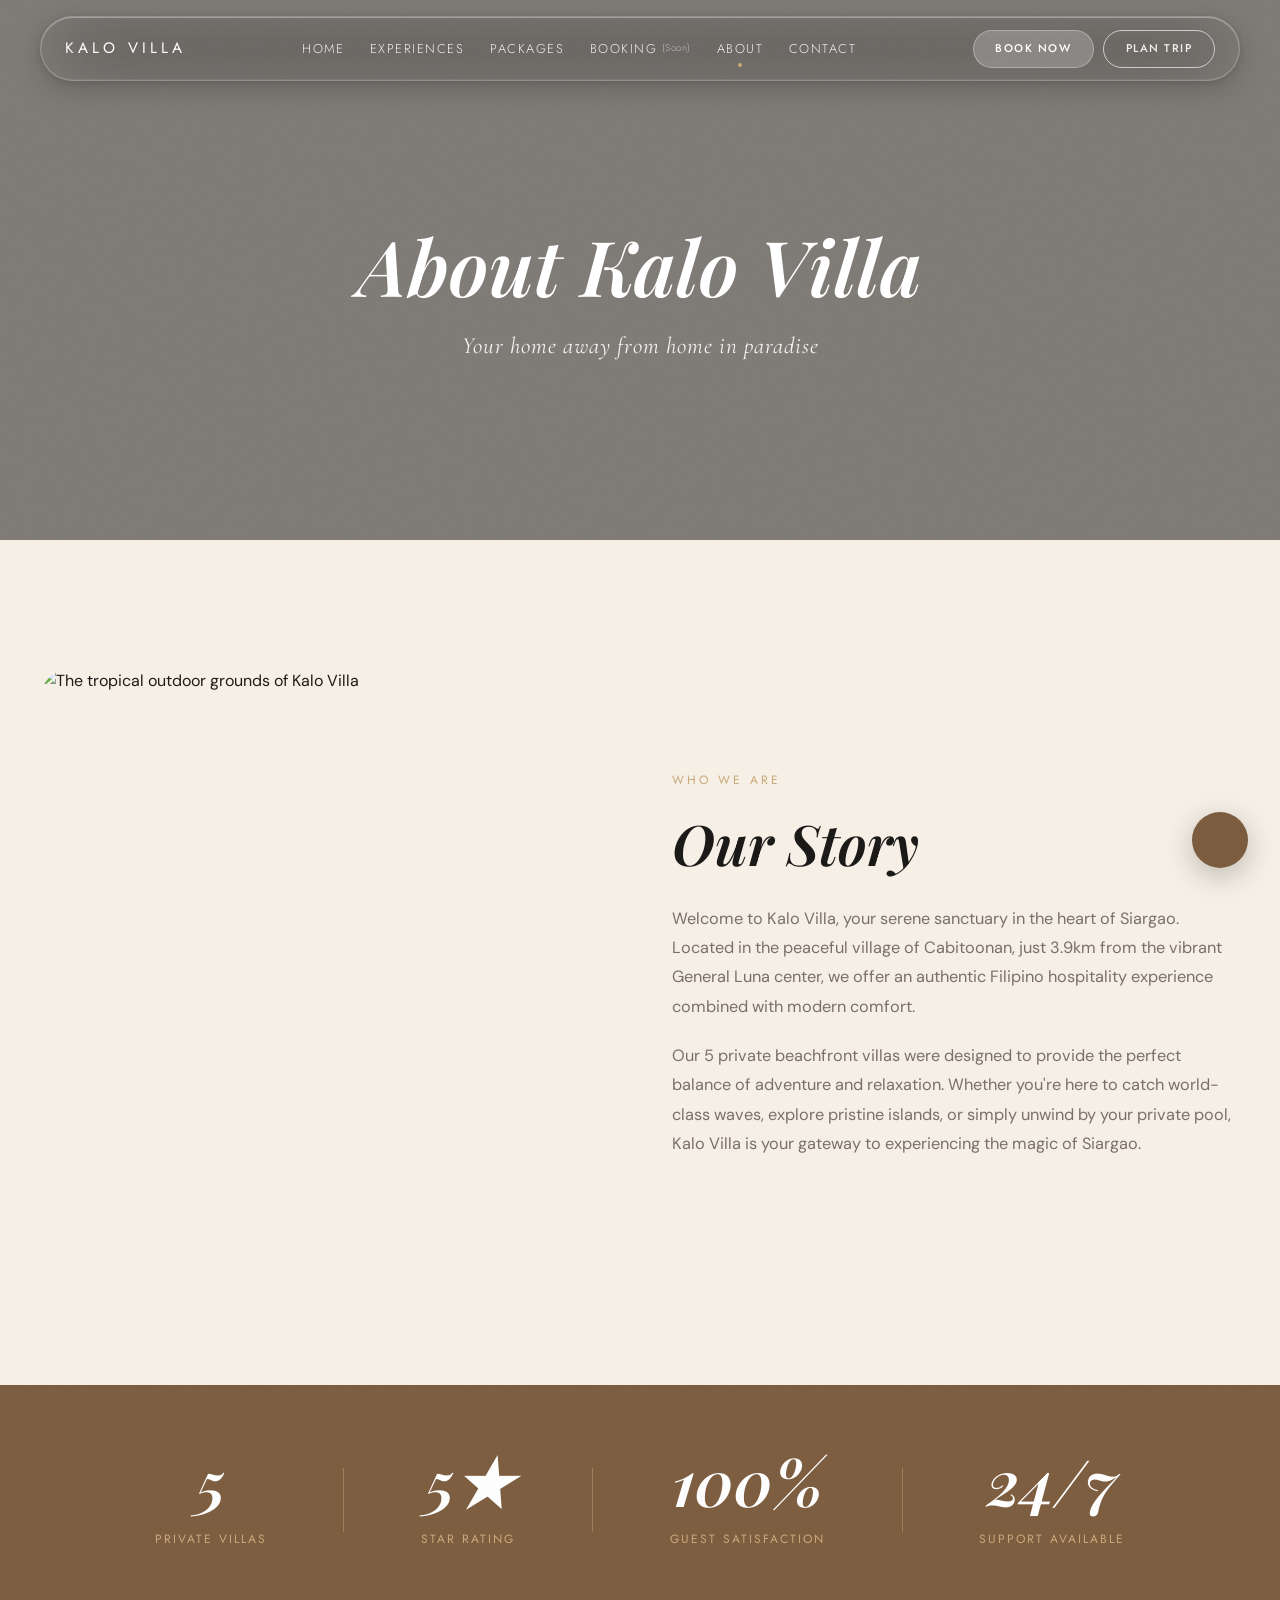
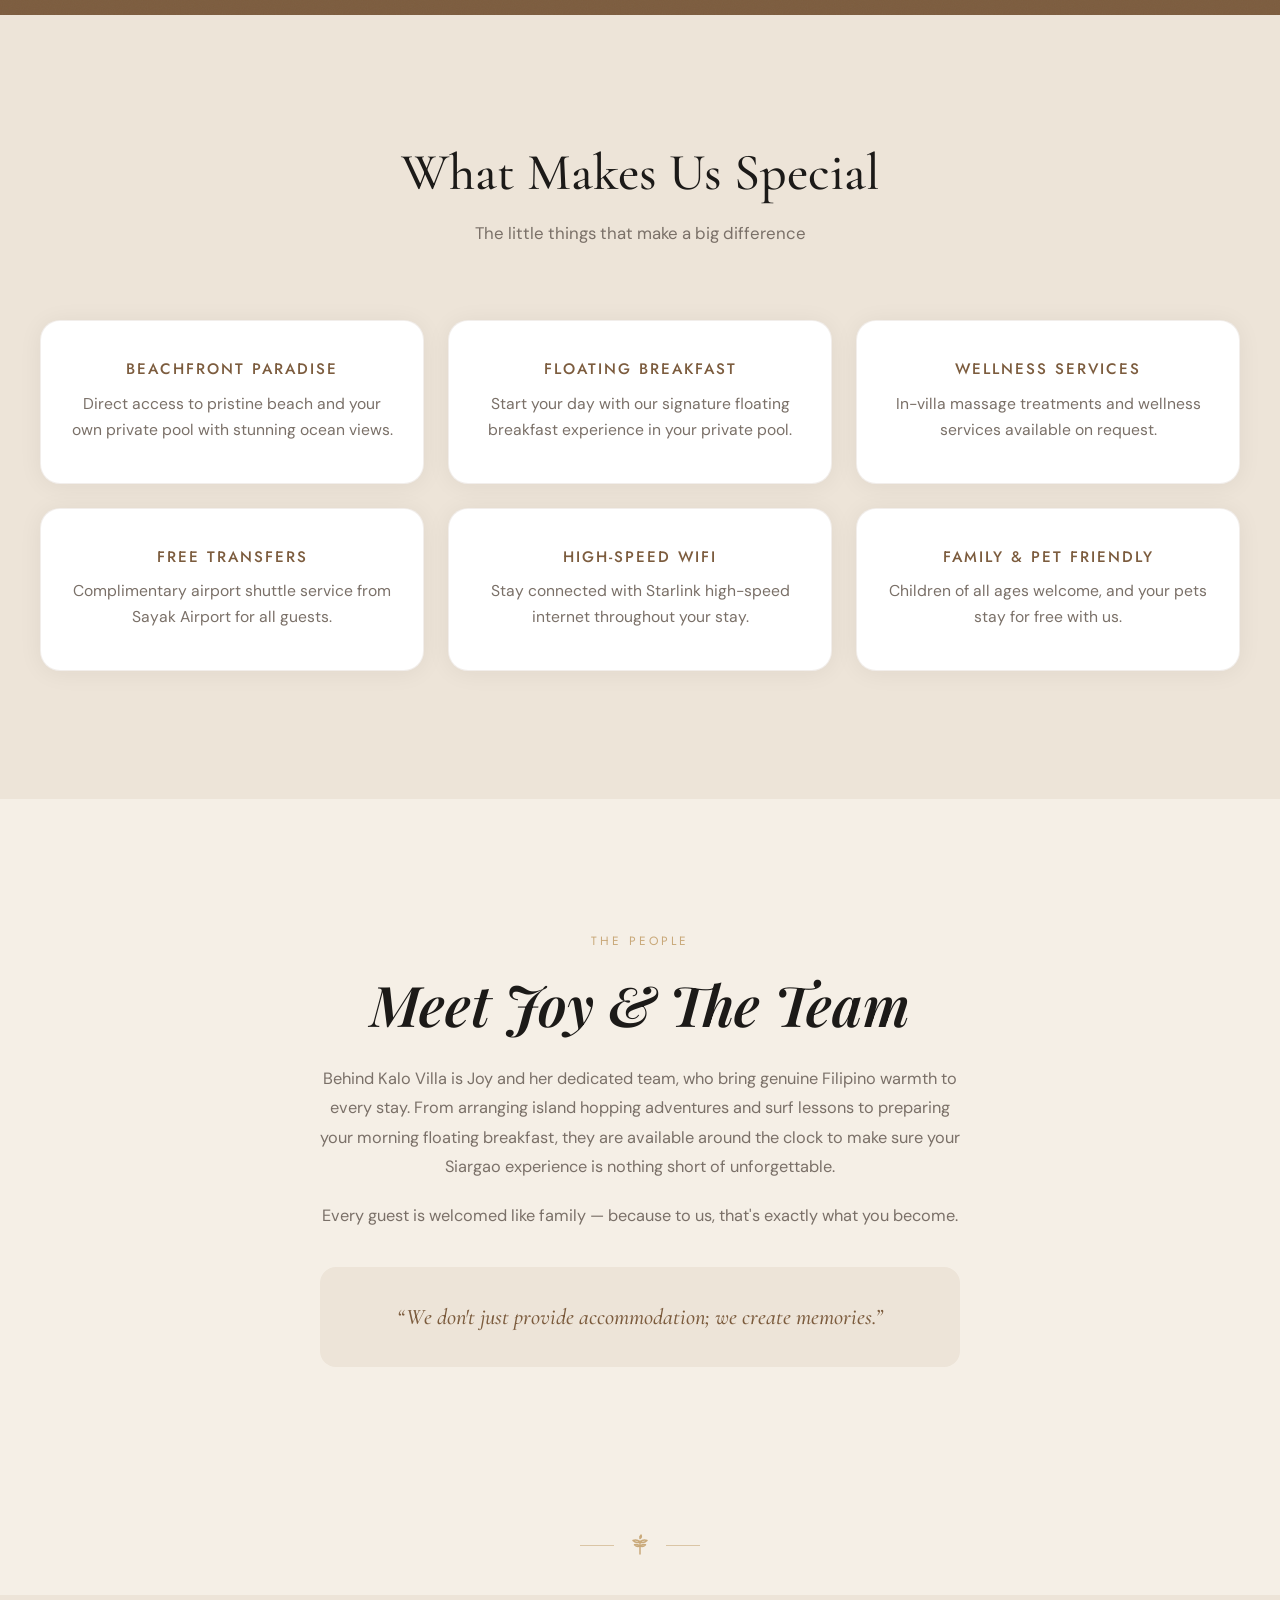
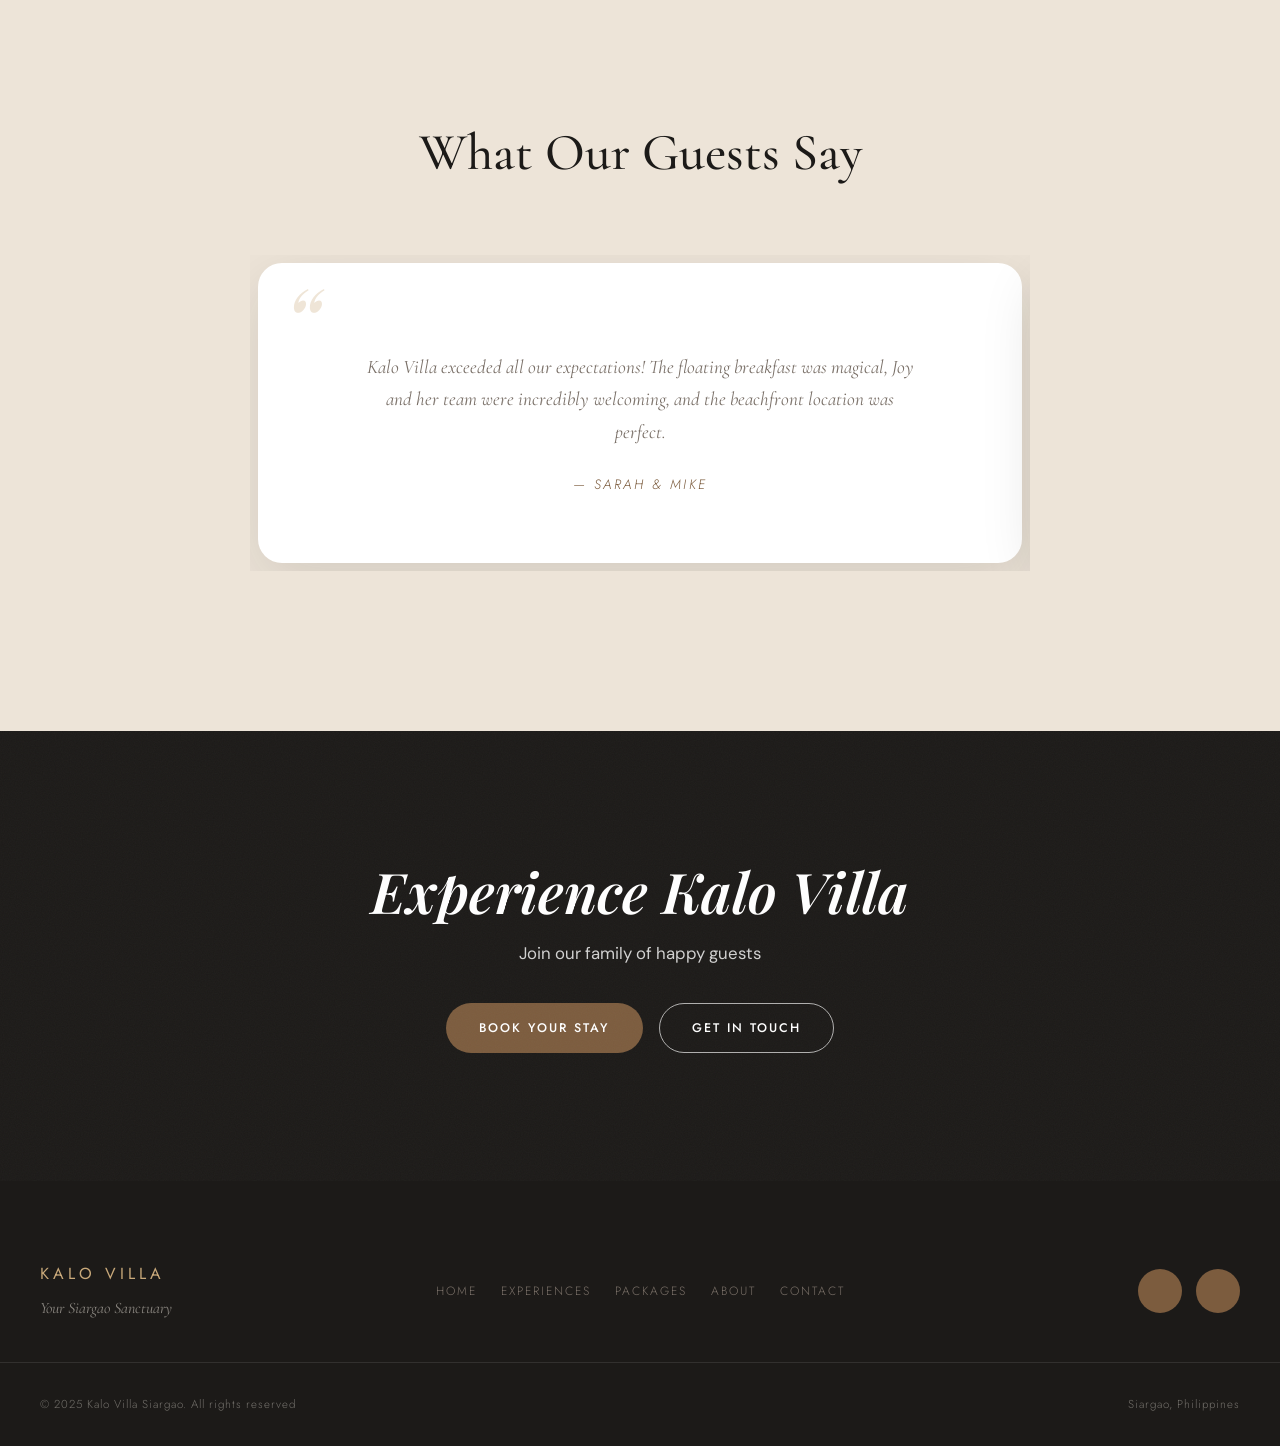
==== commit a397a551: "optimization" ====
--- a/about.html
+++ b/about.html
@@ -7,6 +7,8 @@
   <meta name="description" content="The story of Kalo Villa Siargao — 5 private beachfront villas in Cabitoonan run by Joy and her team, blending authentic Filipino hospitality with modern comfort.">
   <link rel="preconnect" href="https://fonts.googleapis.com">
   <link rel="preconnect" href="https://fonts.gstatic.com" crossorigin>
+  <link rel="preconnect" href="https://res.cloudinary.com" crossorigin>
+  <link rel="preconnect" href="https://cdnjs.cloudflare.com">
   <link href="https://fonts.googleapis.com/css2?family=Playfair+Display:ital,wght@0,600;0,700;1,600;1,700&family=Cormorant+Garamond:ital,wght@0,300;0,400;0,500;0,600;1,400;1,500&family=DM+Sans:wght@300;400;500&family=Jost:wght@300;400;500&display=swap" rel="stylesheet">
   <link rel="stylesheet" href="styles.css">
 </head>
@@ -57,7 +59,7 @@
 
     <!-- ================= PAGE HERO ================= -->
     <section class="page-hero grain">
-      <div class="page-hero-bg" style="background-image: url('KALO%20VILLA%20PICTURES/from%20Andra%20Visuals/Hi%20Res%20Photos/01%20-%20Interiors%20%26%20Exteriors/Kalo%20Exterior%204%20%28twilight%29.jpg');"></div>
+      <div class="page-hero-bg" style="background-image: url('https://res.cloudinary.com/dsdlbb86v/image/upload/f_auto,q_auto,w_1600,c_limit/Kalo_Exterior_4_twilight_xtyygp');"></div>
       <div class="page-hero-content">
         <h1>About Kalo Villa</h1>
         <p>Your home away from home in paradise</p>
@@ -69,7 +71,7 @@
       <div class="container">
         <div class="story-grid">
           <div class="story-photo" data-reveal>
-            <img src="KALO%20VILLA%20PICTURES/6.%20Outdoor/Foto%2028.05.25,%2006%2009%2052.jpg" alt="The tropical outdoor grounds of Kalo Villa" loading="lazy">
+            <img src="https://res.cloudinary.com/dsdlbb86v/image/upload/f_auto,q_auto,w_1600,c_limit/Foto_28.05.25_06_09_52_za9epr" alt="The tropical outdoor grounds of Kalo Villa" width="800" height="600" loading="lazy">
           </div>
           <div class="story-text" data-reveal-right>
             <span class="eyebrow">Who We Are</span>
@@ -273,10 +275,10 @@
     </button>
   </div>
 
-  <script src="https://cdnjs.cloudflare.com/ajax/libs/gsap/3.12.5/gsap.min.js"></script>
-  <script src="https://cdnjs.cloudflare.com/ajax/libs/gsap/3.12.5/ScrollTrigger.min.js"></script>
-  <script src="https://cdn.jsdelivr.net/npm/@studio-freight/lenis@1.0.42/dist/lenis.min.js"></script>
-  <script src="https://unpkg.com/lucide@latest"></script>
-  <script src="script.js"></script>
+  <script defer src="https://cdnjs.cloudflare.com/ajax/libs/gsap/3.12.5/gsap.min.js"></script>
+  <script defer src="https://cdnjs.cloudflare.com/ajax/libs/gsap/3.12.5/ScrollTrigger.min.js"></script>
+  <script defer src="https://cdn.jsdelivr.net/npm/@studio-freight/lenis@1.0.42/dist/lenis.min.js"></script>
+  <script defer src="https://cdn.jsdelivr.net/npm/lucide@0.460.0/dist/umd/lucide.min.js"></script>
+  <script defer src="script.js"></script>
 </body>
 </html>
--- a/styles.css
+++ b/styles.css
@@ -94,6 +94,10 @@
   max-width: 100%;
 }
 
+@keyframes pageFadeIn { from { opacity: 0; } to { opacity: 1; } }
+body { animation: pageFadeIn 0.5s ease both; }
+@media (prefers-reduced-motion: reduce) { body { animation: none; } }
+
 html.lenis,
 html.lenis body {
   height: auto;
@@ -1308,6 +1312,9 @@
   height: 100%;
   object-fit: cover;
   transition: transform 0.8s var(--ease-out);
+}
+
+.gallery-tile:hover img {
   will-change: transform;
 }
 
